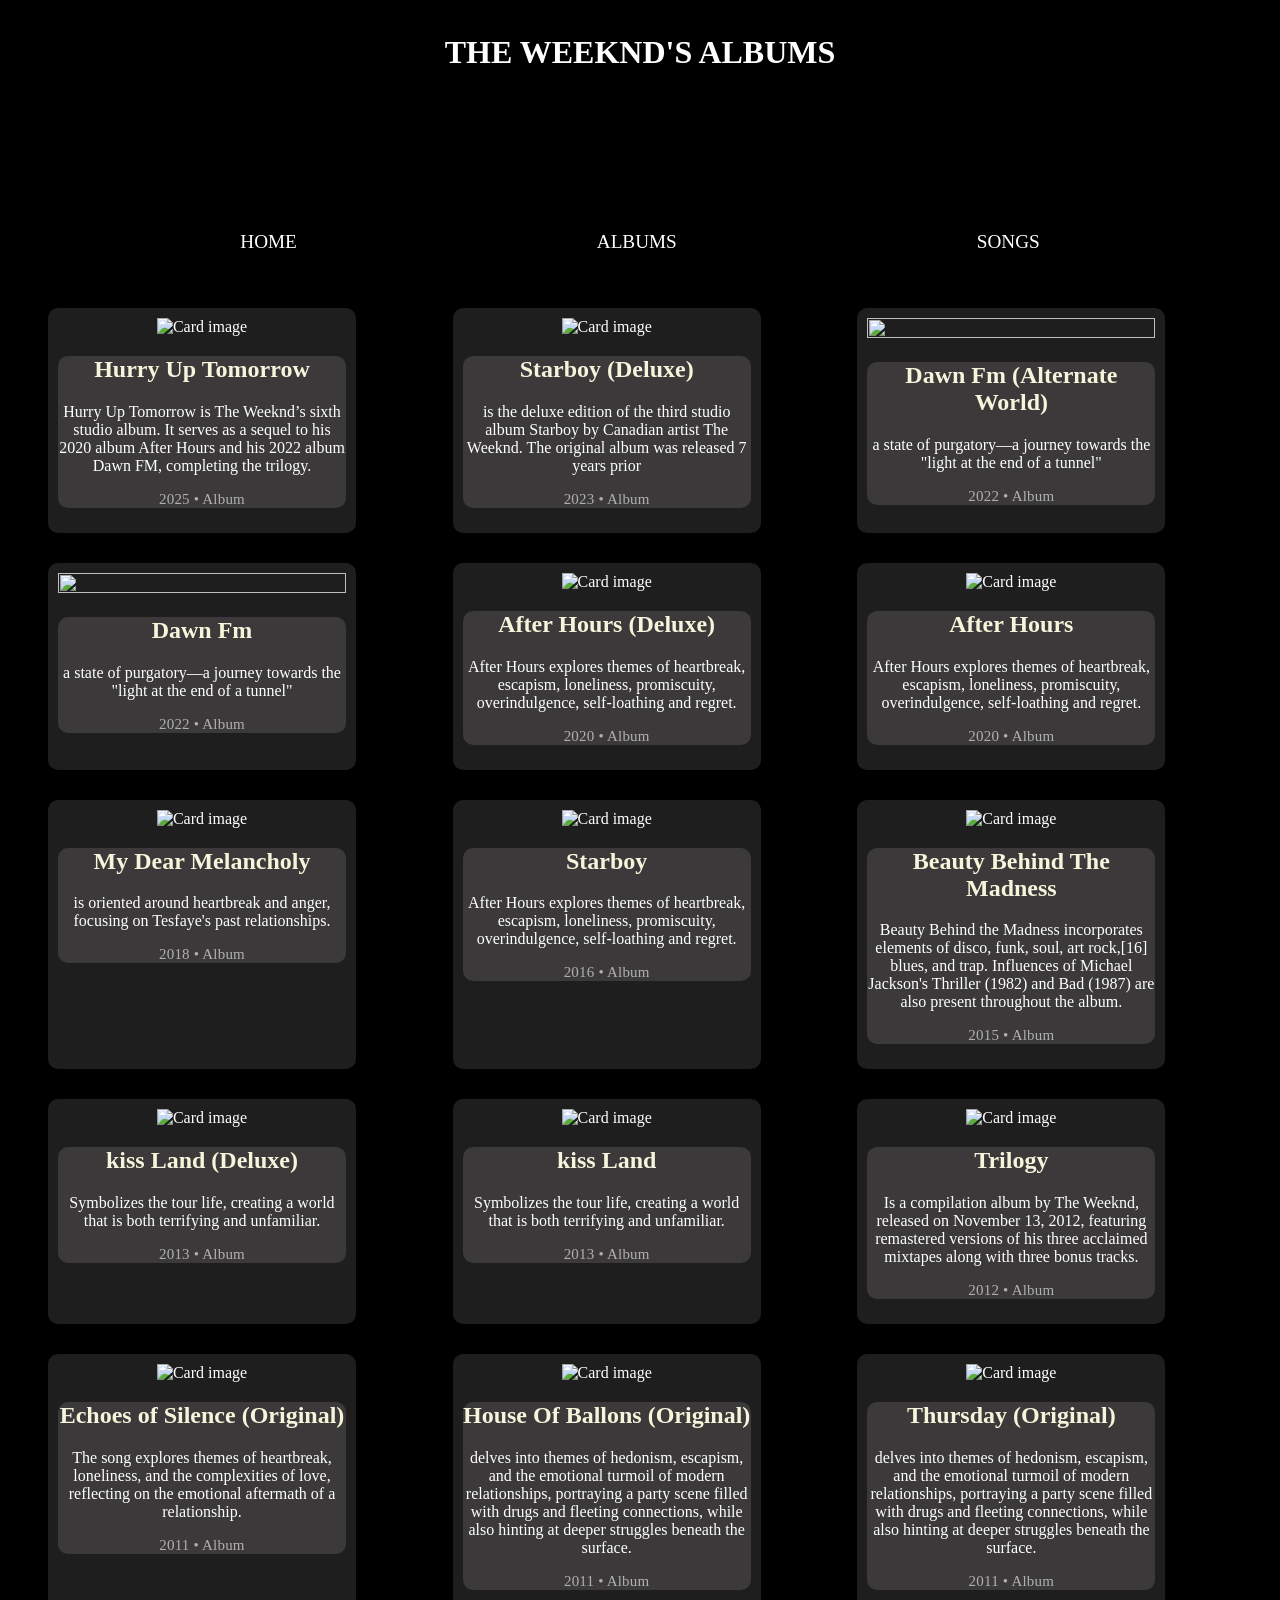
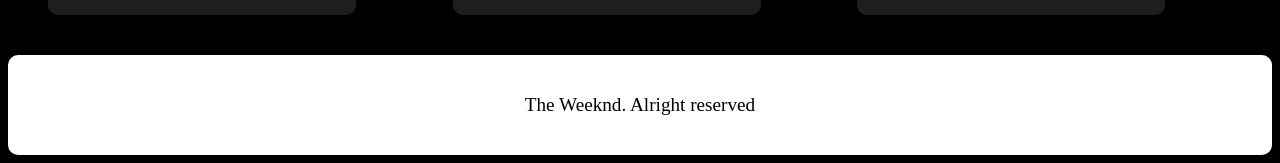
==== album.html @ 47c6280f "Update navigation links in album.html" ====
<!DOCTYPE html>
<html lang="en">

<head>
    <meta charset="UTF-8">
    <meta http-equiv="X-UA-Compatible" content="ie=edge">
    <meta name="viewport" content="width=device-width, initial-scale=1.0">
    <link rel="stylesheet" href="css/page2.css">
    <title>Albums</title>
</head>

<body>
    <header>
        <h1>THE WEEKND'S ALBUMS</h1>
        <nav>
            <a href="index.html">HOME</a>
            <a href="album.html">ALBUMS</a>
            <a href="#">SONGS</a>
        </nav>
    </header>
    <div class="album-container">

        <div class="album album-1" style="width: 18rem;">
            <div>
                <img src="images/the-weeknd-hurry-up-tomorrow-Cover-Art.jpg"
                    alt="Card image">
            </div>
            <div class="card-body">
                <h2 class="card-title">Hurry Up Tomorrow</h2>
                <p class="card-text">Hurry Up Tomorrow is The Weeknd’s sixth studio album. It serves as a sequel to his
                    2020 album After Hours and his 2022 album Dawn FM, completing the trilogy.</p>
                <p class="date">2025 • Album</p>
            </div>
        </div>

        <div class="album album-2" style="width: 18rem;">
            <div>
                <img src="images/starboy-D.jpg"
                    alt="Card image">
            </div>
            <div class="card-body">
                <h2 class="card-title">Starboy (Deluxe)</h2>
                <p class="card-text">is the deluxe edition of the third studio album Starboy by Canadian artist The
                    Weeknd. The original album was released 7 years prior</p>
                <p class="date">2023 • Album</p>
            </div>
        </div>

        <div class="album album-3" style="width: 18rem;">
            <div>
                <img src="images/dawn-fm.webp">
            </div>
            <div class="card-body">
                <h2 class="card-title">Dawn Fm (Alternate World)</h2>
                <p class="card-text">a state of purgatory—a journey towards the "light at the end of a tunnel"</p>
                <p class="date">2022 • Album</p>
            </div>
        </div>

        <div class="album album-4" style="width: 18rem;">
            <div>
                <img src="images/The-Weeknd-Dawn-FM.jpeg">
            </div>
            <div class="card-body">
                <h2 class="card-title">Dawn Fm</h2>
                <p class="card-text">a state of purgatory—a journey towards the "light at the end of a tunnel"</p>
                <p class="date">2022 • Album</p>
            </div>
        </div>

        <div class="album album-5" style="width: 18rem;">
            <div>
                <img src="images/After-Hours.webp"
                    alt="Card image">
            </div>
            <div class="card-body">
                <h2 class="card-title">After Hours (Deluxe)</h2>
                <p class="card-text">After Hours explores themes of heartbreak, escapism, loneliness, promiscuity,
                    overindulgence, self-loathing and regret.</p>
                <p class="date">2020 • Album</p>
            </div>
        </div>

        <div class="album album-6" style="width: 18rem;">
            <div>
                <img src="images/After-Hours2.webp"
                    alt="Card image">
            </div>
            <div class="card-body">
                <h2 class="card-title">After Hours</h2>
                <p class="card-text">After Hours explores themes of heartbreak, escapism, loneliness, promiscuity,
                    overindulgence, self-loathing and regret.</p>
                <p class="date">2020 • Album</p>
            </div>
        </div>

        <div class="album album-7" style="width: 18rem;">
            <div>
                <img src="images/My-Dear-Melancholy.webp"
                    alt="Card image">
            </div>
            <div class="card-body">
                <h2 class="card-title">My Dear Melancholy</h2>
                <p class="card-text">is oriented around heartbreak and anger, focusing on Tesfaye's past
                    relationships.</p>
                <p class="date">2018 • Album</p>
            </div>
        </div>

        <div class="album album-8" style="width: 18rem;">
            <div>
                <img src="images/staboy.jfif"
                    alt="Card image">
            </div>
            <div class="card-body">
                <h2 class="card-title">Starboy</h2>
                <p class="card-text">After Hours explores themes of heartbreak, escapism, loneliness, promiscuity,
                    overindulgence, self-loathing and regret.</p>
                <p class="date">2016 • Album</p>
            </div>
        </div>

        <div class="album album-9" style="width: 18rem;">
            <div>
                <img src="images/Beauty.jpg"
                    alt="Card image">
            </div>
            <div class="card-body">
                <h2 class="card-title">Beauty Behind The Madness</h2>
                <p class="card-text">Beauty Behind the Madness incorporates elements of disco, funk, soul,
                    art rock,[16] blues, and trap. Influences of Michael Jackson's Thriller (1982) and Bad
                    (1987) are also present throughout the album.</p>
                <p class="date">2015 • Album</p>
            </div>
        </div>

        <div class="album album-10" style="width: 18rem;">
            <div>
                <img src="images/kiss.jpg"
                    alt="Card image">
            </div>
            <div class="card-body">
                <h2 class="card-title">kiss Land (Deluxe)</h2>
                <p class="card-text">Symbolizes the tour life, creating a world that is both terrifying and unfamiliar.
                </p>
                <p class="date">2013 • Album</p>
            </div>
        </div>

        <div class="album album-11" style="width: 18rem;">
            <div>
                <img src="images/kiss.jpg"
                    alt="Card image">
            </div>
            <div class="card-body">
                <h2 class="card-title">kiss Land</h2>
                <p class="card-text">Symbolizes the tour life, creating a world that is both terrifying and unfamiliar.
                </p>
                <p class="date">2013 • Album</p>
            </div>
        </div>

        <div class="album album-12" style="width: 18rem;">
            <div>
                <img src="images/trilogy (2).png"
                    alt="Card image">
            </div>
            <div class="card-body">
                <h2 class="card-title">Trilogy</h2>
                <p class="card-text">Is a compilation album by The Weeknd, released on November 13, 2012,
                    featuring remastered versions of his three acclaimed mixtapes along with three bonus tracks.</p>
                <p class="date">2012 • Album</p>
            </div>
        </div>

        <div class="album album-13" style="width: 18rem;">
            <div>
                <img src="images/Echoes.jpg"
                    alt="Card image">
            </div>
            <div class="card-body">
                <h2 class="card-title">Echoes of Silence (Original)</h2>
                <p class="card-text">The song explores themes of heartbreak, loneliness, and the complexities of love,
                    reflecting on the emotional aftermath of a relationship.</p>
                <p class="date">2011 • Album</p>
            </div>
        </div>

        <div class="album album-14" style="width: 18rem;">
            <div>
                <img src="images/House.jpg"
                    alt="Card image">
            </div>
            <div class="card-body">
                <h2 class="card-title">House Of Ballons (Original)</h2>
                <p class="card-text">delves into themes of hedonism, escapism, and the emotional turmoil of modern
                    relationships, portraying a party scene filled with drugs and fleeting connections, while also
                    hinting at deeper struggles beneath the surface.</p>
                <p class="date">2011 • Album</p>
            </div>
        </div>

       <div class="album album-15" style="width: 18rem;">
            <div>
                <img src="images/Thursday (1).jpg"
                    alt="Card image">
            </div>
            <div class="card-body">
                <h2 class="card-title">Thursday (Original)</h2>
                <p class="card-text">delves into themes of hedonism, escapism, and the emotional turmoil of modern
                    relationships, portraying a party scene filled with drugs and fleeting connections, while also
                    hinting at deeper struggles beneath the surface.</p>
                <p class="date">2011 • Album</p>
            </div>
        </div>
        
    </div>
    <footer>
        <p>The Weeknd. Alright reserved</p>
    </footer>
</body>

</html>
---- css/page2.css ----
body {
    background-color: black;
    color: #ffffff;
}
header {
    background-image: url("https://tse4.mm.bing.net/th/id/OIP.fsEPzW6Dhjps0Xaw0YnrLQHaFj?cb=ucfimg2&ucfimg=1&rs=1&pid=ImgDetMain&o=7&rm=3");
    background-size: cover;
    background-position: center;
    height: 250px;
    display: flex;
    flex-direction: column; 
    justify-content: space-between; 
    padding: 5px;
}

header h1 {
    text-align: center;
    font-size: 2rem;
    margin: 10;
}

nav {
    display: flex;
    justify-content: center;
    gap: 300px;
    padding: 10px;
}

nav a {
    color: white;
    text-decoration: none;
    font-size: 1.2rem;
}

.album-container {
    display: grid;
    grid-template-columns: repeat(3, 500px);
    justify-content: space-between;
    gap: 20px;
    padding: 50px;
    
}

.album:hover {
    background-color: #1e1e1e;
    border-radius: 10px;
    overflow: hidden;
    box-shadow: 0 4px 8px rgba(0, 0, 0, 0.2);
    text-align: center;
    padding: 10px;
    cursor: pointer;
    transform: scale(1.1);
    transition: 0.3s;
}

.card-body {
    border-radius: 10px;
    background-color: rgb(59, 57, 57);
}

.card-title {
    font-family: 'Times New Roman', Times, serif;
    color: beige;
    
}

.card-text {
    font-family: 'Times New Roman', Times, serif
}

.date {
  font-size: 15px;
  font-weight: 400;
  color: rgba(255, 255, 255, 0.6);  /* semi-transparent gray */
  margin-top: 6px;
  letter-spacing: 0.2px;
}

.album-1 {
    background-color: #1e1e1e;
    border-radius: 10px;
    overflow: hidden;
    box-shadow: 0 4px 8px rgba(0, 0, 0, 0.2);
    text-align: center;
    padding: 10px;
}

.album-1 img {
    width: 100%;
    height: 100%;
    object-fit: cover;
}

.album-2 {
    background-color: #1e1e1e;
    border-radius: 10px;
    overflow: hidden;
    box-shadow: 0 4px 8px rgba(0, 0, 0, 0.2);
    text-align: center;
    padding: 10px;
}

.album-2 img{
    width: 100%;
    height: 100%;
    object-fit: cover;
}


.album-3 {
    background-color: #1e1e1e;
    border-radius: 10px;
    overflow: hidden;
    box-shadow: 0 4px 8px rgba(0, 0, 0, 0.2);
    text-align: center;
    padding: 10px;
}

.album-3 img {
    width: 100%;
    height: 100%;
    object-fit: cover;
}

.album-4 {
    background-color: #1e1e1e;
    border-radius: 10px;
    overflow: hidden;
    box-shadow: 0 4px 8px rgba(0, 0, 0, 0.2);
    text-align: center;
    padding: 10px;
}

.album-4 img {
    width: 100%;
    height: 100%;
    object-fit: cover;
}

.album-5 {
    background-color: #1e1e1e;
    border-radius: 10px;
    overflow: hidden;
    box-shadow: 0 4px 8px rgba(0, 0, 0, 0.2);
    text-align: center;
    padding: 10px;
}

.album-5 img {
    width: 100%;
    height: 100%;
    object-fit: cover;
}

.album-6 {
    background-color: #1e1e1e;
    border-radius: 10px;
    overflow: hidden;
    box-shadow: 0 4px 8px rgba(0, 0, 0, 0.2);
    text-align: center;
    padding: 10px;
}

.album-6 img {
    width: 100%;
    height: 100%;
    object-fit: cover;
}

.album-7 {
    background-color: #1e1e1e;
    border-radius: 10px;
    overflow: hidden;
    box-shadow: 0 4px 8px rgba(0, 0, 0, 0.2);
    text-align: center;
    padding: 10px;
}

.album-7 img {
    width: 100%;
    height: 100%;
    object-fit: cover;
}

.album-8 {
    background-color: #1e1e1e;
    border-radius: 10px;
    overflow: hidden;
    box-shadow: 0 4px 8px rgba(0, 0, 0, 0.2);
    text-align: center;
    padding: 10px;
}

.album-8 img {
    width: 100%;
    height: 100%;
    object-fit: cover;
}

.album-9 {
    background-color: #1e1e1e;
    border-radius: 10px;
    overflow: hidden;
    box-shadow: 0 4px 8px rgba(0, 0, 0, 0.2);
    text-align: center;
    padding: 10px;
}

.album-9 img {
    width: 100%;
    height: 100%;
    object-fit: cover;
}

.album-10 {
    background-color: #1e1e1e;
    border-radius: 10px;
    overflow: hidden;
    box-shadow: 0 4px 8px rgba(0, 0, 0, 0.2);
    text-align: center;
    padding: 10px;
}

.album-10 img {
    width: 100%;
    height: 100%;
    object-fit: cover;
}

.album-11 {
    background-color: #1e1e1e;
    border-radius: 10px;
    overflow: hidden;
    box-shadow: 0 4px 8px rgba(0, 0, 0, 0.2);
    text-align: center;
    padding: 10px;
}

.album-11 img {
    width: 100%;
    height: 100%;
    object-fit: cover;
}

.album-12 {
    background-color: #1e1e1e;
    border-radius: 10px;
    overflow: hidden;
    box-shadow: 0 4px 8px rgba(0, 0, 0, 0.2);
    text-align: center;
    padding: 10px;
}

.album-12 img {
    width: 100%;
    height: 100%;
    object-fit: cover;
}

.album-13 {
    background-color: #1e1e1e;
    border-radius: 10px;
    overflow: hidden;
    box-shadow: 0 4px 8px rgba(0, 0, 0, 0.2);
    text-align: center;
    padding: 10px;
}

.album-13 img {
    width: 100%;
    height: 100%;
    object-fit: cover;
}

.album-14 {
    background-color: #1e1e1e;
    border-radius: 10px;
    overflow: hidden;
    box-shadow: 0 4px 8px rgba(0, 0, 0, 0.2);
    text-align: center;
    padding: 10px;
}

.album-14 img {
    width: 100%;
    height: 100%;
    object-fit: cover;
}

.album-15 {
    background-color: #1e1e1e;
    border-radius: 10px;
    overflow: hidden;
    box-shadow: 0 4px 8px rgba(0, 0, 0, 0.2);
    text-align: center;
    padding: 10px;
}

.album-15 img {
    width: 100%;
    height: 100%;
    object-fit: cover;
}

footer {
    text-align: center;
    font-size: larger;
    padding: 20px;
    background-color: #ffffff;
    color: #000000;
    border-radius: 10px;
}

/* Laptop */
@media (min-width: 1025px) and (max-width: 1440px) {
    .album-container {
        grid-template-columns: repeat(3, 1fr);
        gap: 30px;
        padding: 40px;
    }
}


/* Tablets */
@media (max-width: 1024px) {
    nav {
        gap: 90px;
    }

    nav a {
        font-size: 1.4rem;
    }

    .album-container {
        grid-template-columns: repeat(2, 1fr);
        gap: 25px;
        padding: 30px;
    }
}

/* Large phones */
@media (max-width: 768px) {

    header {
        height: 180px;
        padding: 5px;
    }

    header h1 {
        font-size: 1.6rem;
    }

    nav {
        gap: 50px;
    }

    nav a {
        font-size: 1.2rem;
    }

    .album-container {
        grid-template-columns: repeat(2, 1fr);
        gap: 20px;
        padding: 20px;
    }
}

/* Mobile Phones */
@media (max-width: 480px) {

    header {
        height: 150px;
        padding: 5px;
    }

    header h1 {
        font-size: 1.2rem;
    }

    nav {
        gap: 20px;
    }

    nav a {
        font-size: 1rem;
    }

    .album-container {
        grid-template-columns: 1fr;
        gap: 15px;
        padding: 15px;
    }

    .album-1,
    .album-2,
    .album-3,
    .album-4,
    .album-5,
    .album-6,
    .album-7,
    .album-8,
    .album-9,
    .album-10,
    .album-11,
    .album-12,
    .album-13,
    .album-14,
    .album-15 {
        padding: 8px;
        border-radius: 8px;
    }
}
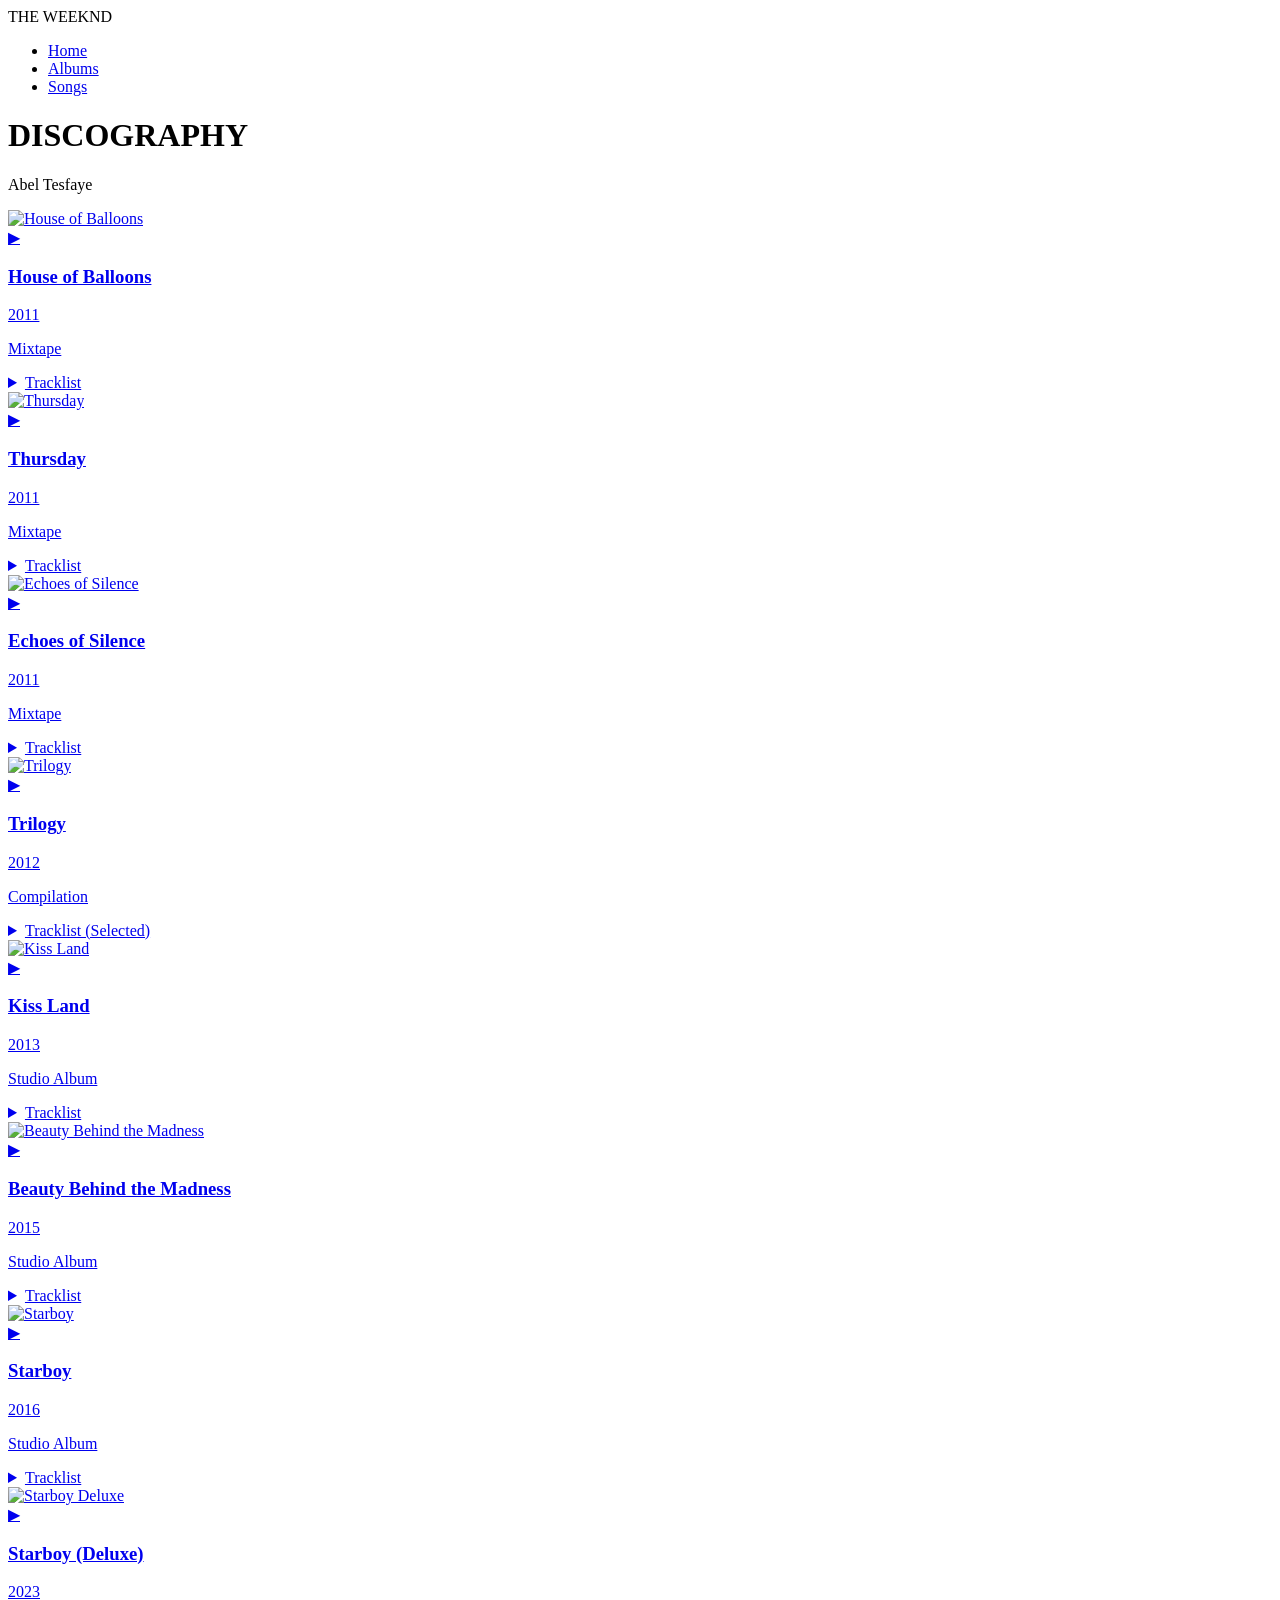
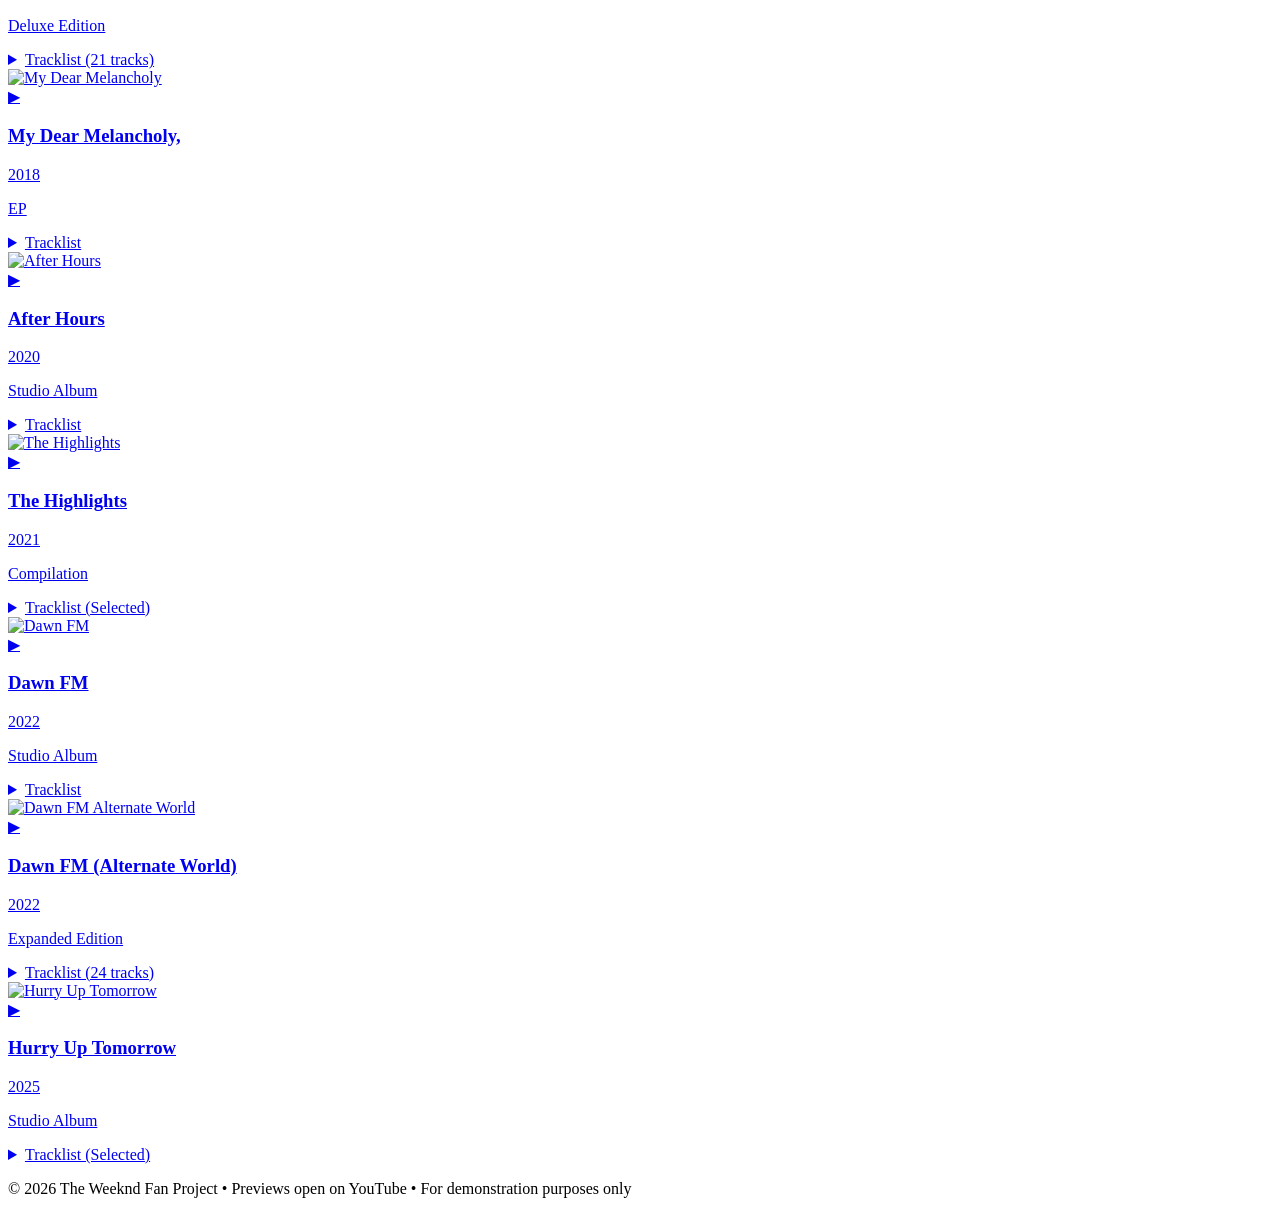
==== commit db9f8d64: "Update album.html" ====
--- a/album.html
+++ b/album.html
@@ -3,221 +3,504 @@
 
 <head>
     <meta charset="UTF-8">
-    <meta http-equiv="X-UA-Compatible" content="ie=edge">
     <meta name="viewport" content="width=device-width, initial-scale=1.0">
-    <link rel="stylesheet" href="css/page2.css">
-    <title>Albums</title>
+    <title>Albums | The Weeknd</title>
+    <link rel="stylesheet" href="css/page3.css">
 </head>
 
 <body>
+
     <header>
-        <h1>THE WEEKND'S ALBUMS</h1>
+        <div class="logo">THE <span>WEEKND</span></div>
         <nav>
-            <a href="index.html">HOME</a>
-            <a href="album.html">ALBUMS</a>
-            <a href="#">SONGS</a>
+            <ul>
+                <li><a href="final-project.html">Home</a></li>
+                <li><a href="albums1.html">Albums</a></li>
+                <li><a href="trial.html">Songs</a></li>
+            </ul>
         </nav>
     </header>
-    <div class="album-container">
-
-        <div class="album album-1" style="width: 18rem;">
-            <div>
-                <img src="images/the-weeknd-hurry-up-tomorrow-Cover-Art.jpg"
-                    alt="Card image">
-            </div>
-            <div class="card-body">
-                <h2 class="card-title">Hurry Up Tomorrow</h2>
-                <p class="card-text">Hurry Up Tomorrow is The Weeknd’s sixth studio album. It serves as a sequel to his
-                    2020 album After Hours and his 2022 album Dawn FM, completing the trilogy.</p>
-                <p class="date">2025 • Album</p>
+
+    <main>
+        <div class="container">
+            <h1>DISCOGRAPHY</h1>
+            <p class="subtitle">Abel Tesfaye</p>
+
+            <div class="albums-grid">
+
+                <!-- 2011 - House of Balloons -->
+                <a href="#" class="album-card">
+                    <div class="album-art">
+                        <img src="https://i.pinimg.com/736x/4c/06/e8/4c06e87e24bca880f89e447daded968e.jpg"
+                            alt="House of Balloons">
+                        <div class="album-overlay">
+                            <div class="play-icon">▶</div>
+                        </div>
+                    </div>
+                    <div class="album-info">
+                        <h3>House of Balloons</h3>
+                        <div class="year">2011</div>
+                        <p>Mixtape</p>
+                        <details>
+                            <summary>Tracklist</summary>
+                            <div class="tracklist">
+                                1. High for This<br>
+                                2. What You Need<br>
+                                3. House of Balloons / Glass Table Girls<br>
+                                4. The Morning<br>
+                                5. Wicked Games<br>
+                                6. The Party & The After Party<br>
+                                7. Coming Down<br>
+                                8. Loft Music<br>
+                                9. The Knowing
+                            </div>
+                        </details>
+                    </div>
+                </a>
+
+                <!-- 2011 - Thursday -->
+                <a href="#" target="_blank" class="album-card">
+                    <div class="album-art">
+                        <img src="https://i.pinimg.com/736x/af/39/e6/af39e601193a45c6d8383549294dab30.jpg" alt="Thursday">
+                        <div class="album-overlay">
+                            <div class="play-icon">▶</div>
+                        </div>
+                    </div>
+                    <div class="album-info">
+                        <h3>Thursday</h3>
+                        <div class="year">2011</div>
+                        <p>Mixtape</p>
+                        <details>
+                            <summary>Tracklist</summary>
+                            <div class="tracklist">
+                                1. Lonely Star<br>
+                                2. Life of the Party<br>
+                                3. Thursday<br>
+                                4. The Zone (feat. Drake)<br>
+                                5. The Birds Pt. 1<br>
+                                6. The Birds Pt. 2<br>
+                                7. Gone<br>
+                                8. Rolling Stone<br>
+                                9. Heaven or Las Vegas
+                            </div>
+                        </details>
+                    </div>
+                </a>
+
+                <!-- 2011 - Echoes of Silence -->
+                <a href="#" target="_blank" class="album-card">
+                    <div class="album-art">
+                        <img src="https://i.pinimg.com/1200x/d2/71/03/d27103935b259b5f0a26714eea820d8d.jpg"
+                            alt="Echoes of Silence">
+                        <div class="album-overlay">
+                            <div class="play-icon">▶</div>
+                        </div>
+                    </div>
+                    <div class="album-info">
+                        <h3>Echoes of Silence</h3>
+                        <div class="year">2011</div>
+                        <p>Mixtape</p>
+                        <details>
+                            <summary>Tracklist</summary>
+                            <div class="tracklist">
+                                1. D.D.<br>
+                                2. Montreal<br>
+                                3. Outside<br>
+                                4. XO / The Host<br>
+                                5. Initiation<br>
+                                6. Same Old Song (feat. Juicy J)<br>
+                                7. The Fall<br>
+                                8. Next<br>
+                                9. Echoes of Silence
+                            </div>
+                        </details>
+                    </div>
+                </a>
+
+                <!-- 2012 - Trilogy -->
+                <a href="#" target="_blank"
+                    class="album-card">
+                    <div class="album-art">
+                        <img src="https://i.pinimg.com/736x/5f/70/08/5f70082aa697e37e8c7a6d9750522164.jpg" alt="Trilogy">
+                        <div class="album-overlay">
+                            <div class="play-icon">▶</div>
+                        </div>
+                    </div>
+                    <div class="album-info">
+                        <h3>Trilogy</h3>
+                        <div class="year">2012</div>
+                        <p>Compilation</p>
+                        <details>
+                            <summary>Tracklist (Selected)</summary>
+                            <div class="tracklist">
+                                1. High for This<br>
+                                2. What You Need<br>
+                                3. Wicked Games<br>
+                                4. The Morning<br>
+                                5. House of Balloons / Glass Table Girls<br>
+                                6. The Zone (feat. Drake)<br>
+                                7. The Birds Pt. 1 & 2<br>
+                                8. D.D.<br>
+                                9. Montreal<br>
+                                ... (remastered tracks from the three mixtapes)
+                            </div>
+                        </details>
+                    </div>
+                </a>
+
+                <!-- 2013 - Kiss Land -->
+                <a href="#" target="_blank" class="album-card">
+                    <div class="album-art">
+                        <img src="https://i.pinimg.com/736x/f4/79/16/f47916fc9a6691f6300cb9a2f5ce0caf.jpg" alt="Kiss Land">
+                        <div class="album-overlay">
+                            <div class="play-icon">▶</div>
+                        </div>
+                    </div>
+                    <div class="album-info">
+                        <h3>Kiss Land</h3>
+                        <div class="year">2013</div>
+                        <p>Studio Album</p>
+                        <details>
+                            <summary>Tracklist</summary>
+                            <div class="tracklist">
+                                1. Professional<br>
+                                2. The Town<br>
+                                3. Adaptation<br>
+                                4. Love in the Sky<br>
+                                5. Belong to the World<br>
+                                6. Live For (feat. Drake)<br>
+                                7. Wanderlust<br>
+                                8. Kiss Land<br>
+                                9. Pretty<br>
+                                10. Tears in the Rain
+                            </div>
+                        </details>
+                    </div>
+                </a>
+
+                <!-- 2015 - Beauty Behind the Madness -->
+                <a href="#" target="_blank" class="album-card">
+                    <div class="album-art">
+                        <img src="https://i.pinimg.com/736x/02/23/bf/0223bf1c9769dfd3072ec44ae35bc191.jpg"
+                            alt="Beauty Behind the Madness">
+                        <div class="album-overlay">
+                            <div class="play-icon">▶</div>
+                        </div>
+                    </div>
+                    <div class="album-info">
+                        <h3>Beauty Behind the Madness</h3>
+                        <div class="year">2015</div>
+                        <p>Studio Album</p>
+                        <details>
+                            <summary>Tracklist</summary>
+                            <div class="tracklist">
+                                1. Real Life<br>
+                                2. Losers (feat. Labrinth)<br>
+                                3. Tell Your Friends<br>
+                                4. Often<br>
+                                5. The Hills<br>
+                                6. Acquainted<br>
+                                7. Can't Feel My Face<br>
+                                8. Shameless<br>
+                                9. Earned It<br>
+                                10. In the Night<br>
+                                11. As You Are<br>
+                                12. Dark Times (feat. Ed Sheeran)<br>
+                                13. Prisoner (feat. Lana Del Rey)<br>
+                                14. Angel
+                            </div>
+                        </details>
+                    </div>
+                </a>
+
+                <!-- 2016 - Starboy -->
+                <a href="#" target="_blank" class="album-card">
+                    <div class="album-art">
+                        <img src="https://i.pinimg.com/736x/a4/30/34/a4303421af7281872bb73de660a6a549.jpg" alt="Starboy">
+                        <div class="album-overlay">
+                            <div class="play-icon">▶</div>
+                        </div>
+                    </div>
+                    <div class="album-info">
+                        <h3>Starboy</h3>
+                        <div class="year">2016</div>
+                        <p>Studio Album</p>
+                        <details>
+                            <summary>Tracklist</summary>
+                            <div class="tracklist">
+                                1. Starboy (feat. Daft Punk)<br>
+                                2. Party Monster<br>
+                                3. False Alarm<br>
+                                4. Reminder<br>
+                                5. Rockin'<br>
+                                6. Secrets<br>
+                                7. True Colors<br>
+                                8. Stargirl Interlude (feat. Lana Del Rey)<br>
+                                9. Sidewalks (feat. Kendrick Lamar)<br>
+                                10. Six Feet Under<br>
+                                11. Love to Lay<br>
+                                12. A Lonely Night<br>
+                                13. Attention<br>
+                                14. Ordinary Life<br>
+                                15. Nothing Without You<br>
+                                16. All I Know (feat. Future)<br>
+                                17. Die For You<br>
+                                18. I Feel It Coming (feat. Daft Punk)
+                            </div>
+                        </details>
+                    </div>
+                </a>
+
+                <!-- 2023 - Starboy (Deluxe) -->
+                <a href="#" target="_blank" class="album-card">
+                    <div class="album-art">
+                        <img src="https://i.pinimg.com/1200x/8b/78/b7/8b78b7d6a2e5f5d7a4d245fa764de327.jpg" alt="Starboy Deluxe">
+                        <div class="album-overlay">
+                            <div class="play-icon">▶</div>
+                        </div>
+                    </div>
+                    <div class="album-info">
+                        <h3>Starboy (Deluxe)</h3>
+                        <div class="year">2023</div>
+                        <p>Deluxe Edition</p>
+                        <details>
+                            <summary>Tracklist (21 tracks)</summary>
+                            <div class="tracklist">
+                                1. Starboy (feat. Daft Punk)<br>
+                                2. Party Monster<br>
+                                3. False Alarm<br>
+                                4. Reminder<br>
+                                5. Rockin'<br>
+                                6. Secrets<br>
+                                7. True Colors<br>
+                                8. Stargirl Interlude (feat. Lana Del Rey)<br>
+                                9. Sidewalks (feat. Kendrick Lamar)<br>
+                                10. Six Feet Under<br>
+                                11. Love to Lay<br>
+                                12. A Lonely Night<br>
+                                13. Attention<br>
+                                14. Ordinary Life<br>
+                                15. Nothing Without You<br>
+                                16. All I Know (feat. Future)<br>
+                                17. Die For You<br>
+                                18. I Feel It Coming (feat. Daft Punk)<br>
+                                19. Die For You (Remix) (with Ariana Grande)<br>
+                                20. Starboy (Kygo Remix)<br>
+                                21. Reminder (Remix) (feat. A$AP Rocky & Young Thug)
+                            </div>
+                        </details>
+                    </div>
+                </a>
+
+                <!-- 2018 - My Dear Melancholy, -->
+                <a href="#" target="_blank" class="album-card">
+                    <div class="album-art">
+                        <img src="https://i.pinimg.com/736x/ff/24/d9/ff24d9ed69ee332b584e3665218a3702.jpg"
+                            alt="My Dear Melancholy">
+                        <div class="album-overlay">
+                            <div class="play-icon">▶</div>
+                        </div>
+                    </div>
+                    <div class="album-info">
+                        <h3>My Dear Melancholy,</h3>
+                        <div class="year">2018</div>
+                        <p>EP</p>
+                        <details>
+                            <summary>Tracklist</summary>
+                            <div class="tracklist">
+                                1. Call Out My Name<br>
+                                2. Try Me<br>
+                                3. Wasted Times<br>
+                                4. I Was Never There (feat. Gesaffelstein)<br>
+                                5. Hurt You (feat. Gesaffelstein)<br>
+                                6. Privilege
+                            </div>
+                        </details>
+                    </div>
+                </a>
+
+                <!-- 2020 - After Hours -->
+                <a href="#" target="_blank" class="album-card">
+                    <div class="album-art">
+                        <img src="https://i.pinimg.com/736x/3e/48/f7/3e48f79026ce3cdc24addd931e5be603.jpg" alt="After Hours">
+                        <div class="album-overlay">
+                            <div class="play-icon">▶</div>
+                        </div>
+                    </div>
+                    <div class="album-info">
+                        <h3>After Hours</h3>
+                        <div class="year">2020</div>
+                        <p>Studio Album</p>
+                        <details>
+                            <summary>Tracklist</summary>
+                            <div class="tracklist">
+                                1. Alone Again<br>
+                                2. Too Late<br>
+                                3. Hardest To Love<br>
+                                4. Scared To Live<br>
+                                5. Snowchild<br>
+                                6. Escape From LA<br>
+                                7. Heartless<br>
+                                8. Faith<br>
+                                9. Blinding Lights<br>
+                                10. In Your Eyes<br>
+                                11. Save Your Tears<br>
+                                12. Repeat After Me (Interlude)<br>
+                                13. After Hours<br>
+                                14. Until I Bleed Out
+                            </div>
+                        </details>
+                    </div>
+                </a>
+
+                <!-- 2021 - The Highlights -->
+                <a href="#" target="_blank" class="album-card">
+                    <div class="album-art">
+                        <img src="https://i.pinimg.com/736x/83/33/0f/83330f88e3748ac1625bd7f309f487eb.jpg" alt="The Highlights">
+                        <div class="album-overlay">
+                            <div class="play-icon">▶</div>
+                        </div>
+                    </div>
+                    <div class="album-info">
+                        <h3>The Highlights</h3>
+                        <div class="year">2021</div>
+                        <p>Compilation</p>
+                        <details>
+                            <summary>Tracklist (Selected)</summary>
+                            <div class="tracklist">
+                                1. Save Your Tears<br>
+                                2. Blinding Lights<br>
+                                3. In Your Eyes<br>
+                                4. Can't Feel My Face<br>
+                                5. I Feel It Coming (feat. Daft Punk)<br>
+                                6. Starboy (feat. Daft Punk)<br>
+                                7. The Hills<br>
+                                8. Heartless<br>
+                                9. Often<br>
+                                10. Call Out My Name<br>
+                                11. Die For You<br>
+                                12. Pray For Me (with Kendrick Lamar)
+                            </div>
+                        </details>
+                    </div>
+                </a>
+
+                <!-- 2022 - Dawn FM -->
+                <a href="#" target="_blank" class="album-card">
+                    <div class="album-art">
+                        <img src="https://i.pinimg.com/736x/bc/a1/84/bca184c10eab3ef9abb6ea40b5dcc354.jpg" alt="Dawn FM">
+                        <div class="album-overlay">
+                            <div class="play-icon">▶</div>
+                        </div>
+                    </div>
+                    <div class="album-info">
+                        <h3>Dawn FM</h3>
+                        <div class="year">2022</div>
+                        <p>Studio Album</p>
+                        <details>
+                            <summary>Tracklist</summary>
+                            <div class="tracklist">
+                                1. Dawn FM<br>
+                                2. Gasoline<br>
+                                3. How Do I Make You Love Me?<br>
+                                4. Take My Breath<br>
+                                5. Sacrifice<br>
+                                6. A Tale By Quincy<br>
+                                7. Out of Time<br>
+                                8. Here We Go… Again (feat. Tyler, The Creator)<br>
+                                9. Best Friends<br>
+                                10. Is There Someone Else?<br>
+                                11. Starry Eyes<br>
+                                12. Every Angel Is Terrifying<br>
+                                13. Don’t Break My Heart<br>
+                                14. I Heard You’re Married (feat. Lil Wayne)<br>
+                                15. Less Than Zero<br>
+                                16. Phantom Regret by Jim
+                            </div>
+                        </details>
+                    </div>
+                </a>
+
+                <!-- 2022 - Dawn FM (Alternate World) -->
+                <a href="#" target="_blank"
+                    class="album-card">
+                    <div class="album-art">
+                        <img src="https://i.pinimg.com/736x/bc/a1/84/bca184c10eab3ef9abb6ea40b5dcc354.jpg"
+                            alt="Dawn FM Alternate World">
+                        <div class="album-overlay">
+                            <div class="play-icon">▶</div>
+                        </div>
+                    </div>
+                    <div class="album-info">
+                        <h3>Dawn FM (Alternate World)</h3>
+                        <div class="year">2022</div>
+                        <p>Expanded Edition</p>
+                        <details>
+                            <summary>Tracklist (24 tracks)</summary>
+                            <div class="tracklist">
+                                1. Dawn FM<br>
+                                2. Gasoline<br>
+                                3. How Do I Make You Love Me?<br>
+                                4. Take My Breath<br>
+                                5. Sacrifice<br>
+                                6. A Tale By Quincy<br>
+                                7. Out of Time<br>
+                                8. Here We Go… Again (feat. Tyler, The Creator)<br>
+                                9. Best Friends<br>
+                                10. Is There Someone Else?<br>
+                                11. Starry Eyes<br>
+                                12. Every Angel Is Terrifying<br>
+                                13. Don’t Break My Heart<br>
+                                14. I Heard You’re Married (feat. Lil Wayne)<br>
+                                15. Less Than Zero<br>
+                                16. Phantom Regret by Jim<br>
+                                17. Moth to a Flame (feat. Swedish House Mafia)<br>
+                                ... (plus additional alternate mixes & bonus tracks)
+                            </div>
+                        </details>
+                    </div>
+                </a>
+
+                <!-- 2025 - Hurry Up Tomorrow -->
+                <a href="#" target="_blank" class="album-card">
+                    <div class="album-art">
+                        <img src="https://i.pinimg.com/736x/82/f2/2f/82f22f28a4e58f21cfcee7791eebc5a9.jpg"
+                            alt="Hurry Up Tomorrow">
+                        <div class="album-overlay">
+                            <div class="play-icon">▶</div>
+                        </div>
+                    </div>
+                    <div class="album-info">
+                        <h3>Hurry Up Tomorrow</h3>
+                        <div class="year">2025</div>
+                        <p>Studio Album</p>
+                        <details>
+                            <summary>Tracklist (Selected)</summary>
+                            <div class="tracklist">
+                                1. Wake Me Up (feat. Justice)<br>
+                                2. Cry For Me<br>
+                                3. São Paulo (feat. Anitta)<br>
+                                4. Until We're Skin & Bones<br>
+                                5. Baptized In Fear<br>
+                                6. Open Hearts<br>
+                                7. Reflections Laughing (feat. Travis Scott & Florence + The Machine)<br>
+                                8. Timeless (feat. Playboi Carti)<br>
+                                9. The Abyss (feat. Lana Del Rey)<br>
+                                10. Enjoy The Show (feat. Future)<br>
+                                ... (22+ tracks total)
+                            </div>
+                        </details>
+                    </div>
+                </a>
+
             </div>
         </div>
-
-        <div class="album album-2" style="width: 18rem;">
-            <div>
-                <img src="images/starboy-D.jpg"
-                    alt="Card image">
-            </div>
-            <div class="card-body">
-                <h2 class="card-title">Starboy (Deluxe)</h2>
-                <p class="card-text">is the deluxe edition of the third studio album Starboy by Canadian artist The
-                    Weeknd. The original album was released 7 years prior</p>
-                <p class="date">2023 • Album</p>
-            </div>
-        </div>
-
-        <div class="album album-3" style="width: 18rem;">
-            <div>
-                <img src="images/dawn-fm.webp">
-            </div>
-            <div class="card-body">
-                <h2 class="card-title">Dawn Fm (Alternate World)</h2>
-                <p class="card-text">a state of purgatory—a journey towards the "light at the end of a tunnel"</p>
-                <p class="date">2022 • Album</p>
-            </div>
-        </div>
-
-        <div class="album album-4" style="width: 18rem;">
-            <div>
-                <img src="images/The-Weeknd-Dawn-FM.jpeg">
-            </div>
-            <div class="card-body">
-                <h2 class="card-title">Dawn Fm</h2>
-                <p class="card-text">a state of purgatory—a journey towards the "light at the end of a tunnel"</p>
-                <p class="date">2022 • Album</p>
-            </div>
-        </div>
-
-        <div class="album album-5" style="width: 18rem;">
-            <div>
-                <img src="images/After-Hours.webp"
-                    alt="Card image">
-            </div>
-            <div class="card-body">
-                <h2 class="card-title">After Hours (Deluxe)</h2>
-                <p class="card-text">After Hours explores themes of heartbreak, escapism, loneliness, promiscuity,
-                    overindulgence, self-loathing and regret.</p>
-                <p class="date">2020 • Album</p>
-            </div>
-        </div>
-
-        <div class="album album-6" style="width: 18rem;">
-            <div>
-                <img src="images/After-Hours2.webp"
-                    alt="Card image">
-            </div>
-            <div class="card-body">
-                <h2 class="card-title">After Hours</h2>
-                <p class="card-text">After Hours explores themes of heartbreak, escapism, loneliness, promiscuity,
-                    overindulgence, self-loathing and regret.</p>
-                <p class="date">2020 • Album</p>
-            </div>
-        </div>
-
-        <div class="album album-7" style="width: 18rem;">
-            <div>
-                <img src="images/My-Dear-Melancholy.webp"
-                    alt="Card image">
-            </div>
-            <div class="card-body">
-                <h2 class="card-title">My Dear Melancholy</h2>
-                <p class="card-text">is oriented around heartbreak and anger, focusing on Tesfaye's past
-                    relationships.</p>
-                <p class="date">2018 • Album</p>
-            </div>
-        </div>
-
-        <div class="album album-8" style="width: 18rem;">
-            <div>
-                <img src="images/staboy.jfif"
-                    alt="Card image">
-            </div>
-            <div class="card-body">
-                <h2 class="card-title">Starboy</h2>
-                <p class="card-text">After Hours explores themes of heartbreak, escapism, loneliness, promiscuity,
-                    overindulgence, self-loathing and regret.</p>
-                <p class="date">2016 • Album</p>
-            </div>
-        </div>
-
-        <div class="album album-9" style="width: 18rem;">
-            <div>
-                <img src="images/Beauty.jpg"
-                    alt="Card image">
-            </div>
-            <div class="card-body">
-                <h2 class="card-title">Beauty Behind The Madness</h2>
-                <p class="card-text">Beauty Behind the Madness incorporates elements of disco, funk, soul,
-                    art rock,[16] blues, and trap. Influences of Michael Jackson's Thriller (1982) and Bad
-                    (1987) are also present throughout the album.</p>
-                <p class="date">2015 • Album</p>
-            </div>
-        </div>
-
-        <div class="album album-10" style="width: 18rem;">
-            <div>
-                <img src="images/kiss.jpg"
-                    alt="Card image">
-            </div>
-            <div class="card-body">
-                <h2 class="card-title">kiss Land (Deluxe)</h2>
-                <p class="card-text">Symbolizes the tour life, creating a world that is both terrifying and unfamiliar.
-                </p>
-                <p class="date">2013 • Album</p>
-            </div>
-        </div>
-
-        <div class="album album-11" style="width: 18rem;">
-            <div>
-                <img src="images/kiss.jpg"
-                    alt="Card image">
-            </div>
-            <div class="card-body">
-                <h2 class="card-title">kiss Land</h2>
-                <p class="card-text">Symbolizes the tour life, creating a world that is both terrifying and unfamiliar.
-                </p>
-                <p class="date">2013 • Album</p>
-            </div>
-        </div>
-
-        <div class="album album-12" style="width: 18rem;">
-            <div>
-                <img src="images/trilogy (2).png"
-                    alt="Card image">
-            </div>
-            <div class="card-body">
-                <h2 class="card-title">Trilogy</h2>
-                <p class="card-text">Is a compilation album by The Weeknd, released on November 13, 2012,
-                    featuring remastered versions of his three acclaimed mixtapes along with three bonus tracks.</p>
-                <p class="date">2012 • Album</p>
-            </div>
-        </div>
-
-        <div class="album album-13" style="width: 18rem;">
-            <div>
-                <img src="images/Echoes.jpg"
-                    alt="Card image">
-            </div>
-            <div class="card-body">
-                <h2 class="card-title">Echoes of Silence (Original)</h2>
-                <p class="card-text">The song explores themes of heartbreak, loneliness, and the complexities of love,
-                    reflecting on the emotional aftermath of a relationship.</p>
-                <p class="date">2011 • Album</p>
-            </div>
-        </div>
-
-        <div class="album album-14" style="width: 18rem;">
-            <div>
-                <img src="images/House.jpg"
-                    alt="Card image">
-            </div>
-            <div class="card-body">
-                <h2 class="card-title">House Of Ballons (Original)</h2>
-                <p class="card-text">delves into themes of hedonism, escapism, and the emotional turmoil of modern
-                    relationships, portraying a party scene filled with drugs and fleeting connections, while also
-                    hinting at deeper struggles beneath the surface.</p>
-                <p class="date">2011 • Album</p>
-            </div>
-        </div>
-
-       <div class="album album-15" style="width: 18rem;">
-            <div>
-                <img src="images/Thursday (1).jpg"
-                    alt="Card image">
-            </div>
-            <div class="card-body">
-                <h2 class="card-title">Thursday (Original)</h2>
-                <p class="card-text">delves into themes of hedonism, escapism, and the emotional turmoil of modern
-                    relationships, portraying a party scene filled with drugs and fleeting connections, while also
-                    hinting at deeper struggles beneath the surface.</p>
-                <p class="date">2011 • Album</p>
-            </div>
-        </div>
-        
-    </div>
+    </main>
+
     <footer>
-        <p>The Weeknd. Alright reserved</p>
+        <p>&copy; 2026 The Weeknd Fan Project • Previews open on YouTube • For demonstration purposes only</p>
     </footer>
+
 </body>
 
 </html>
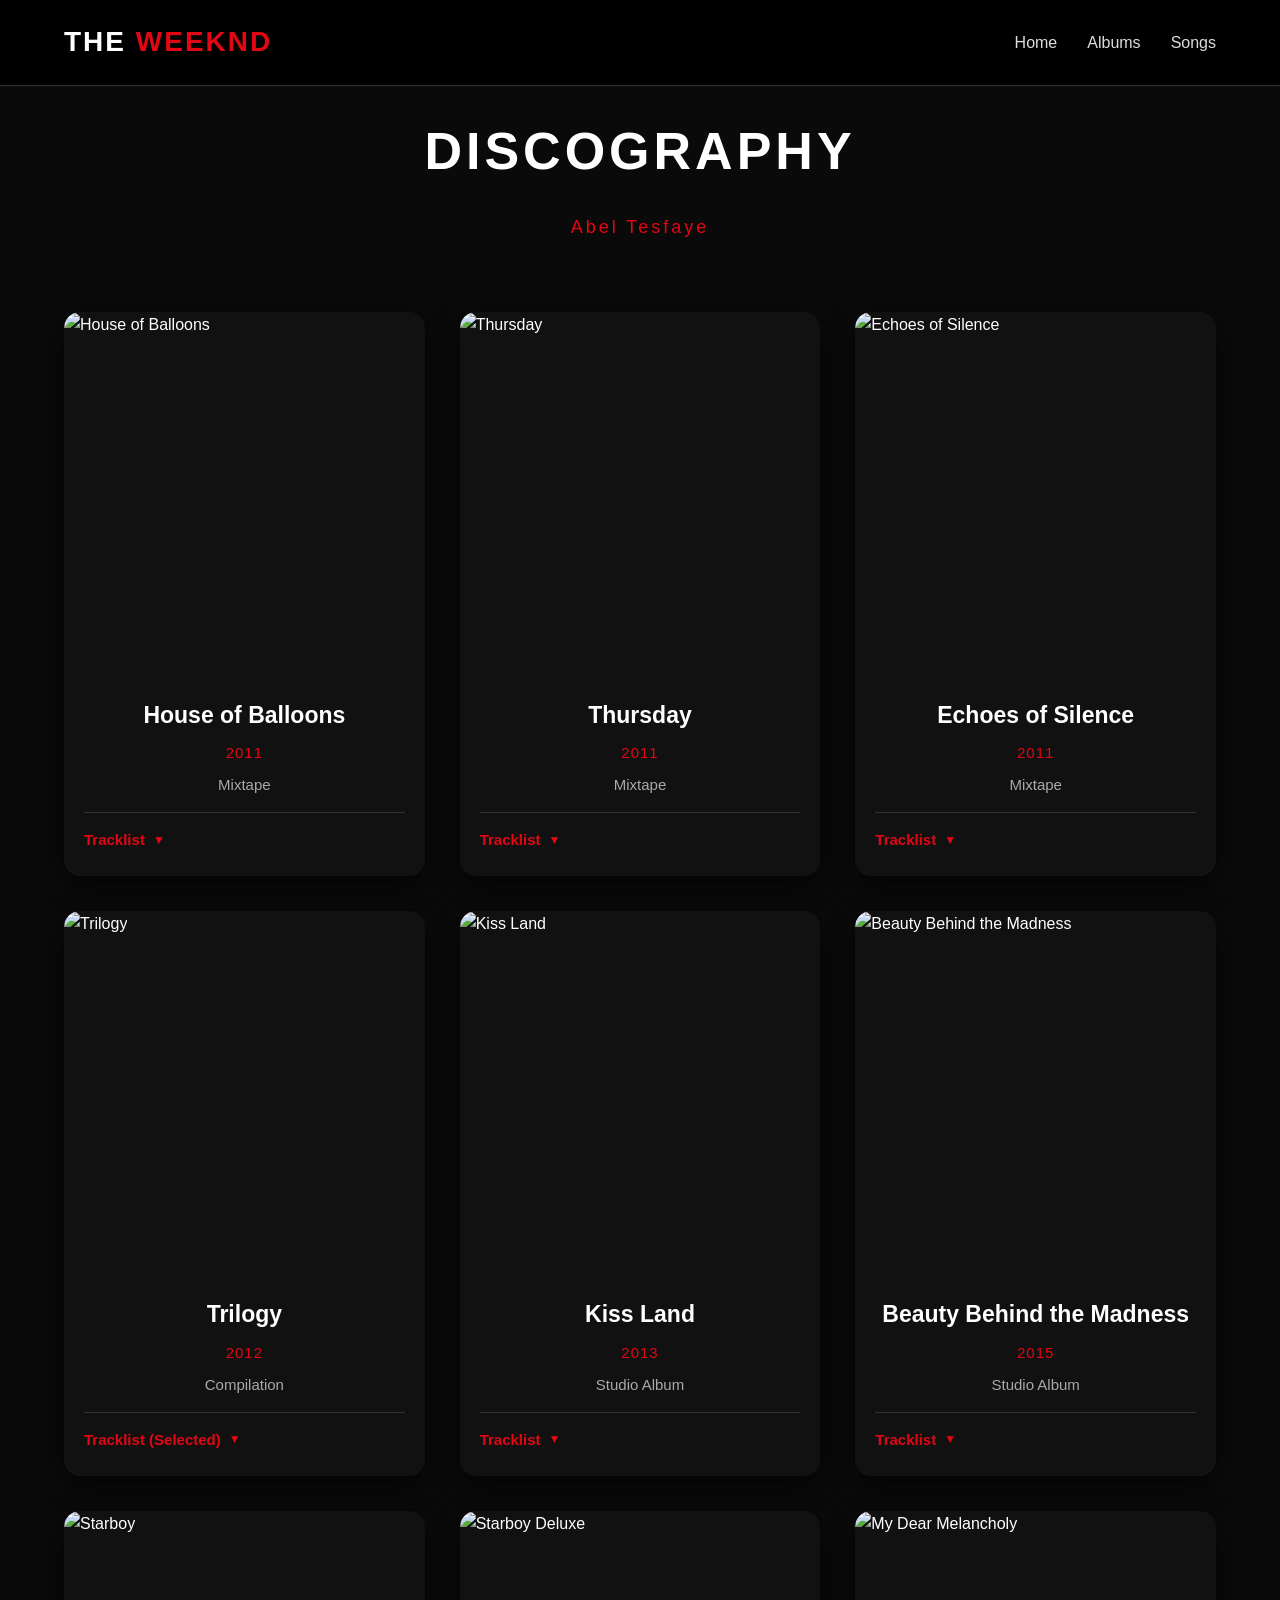
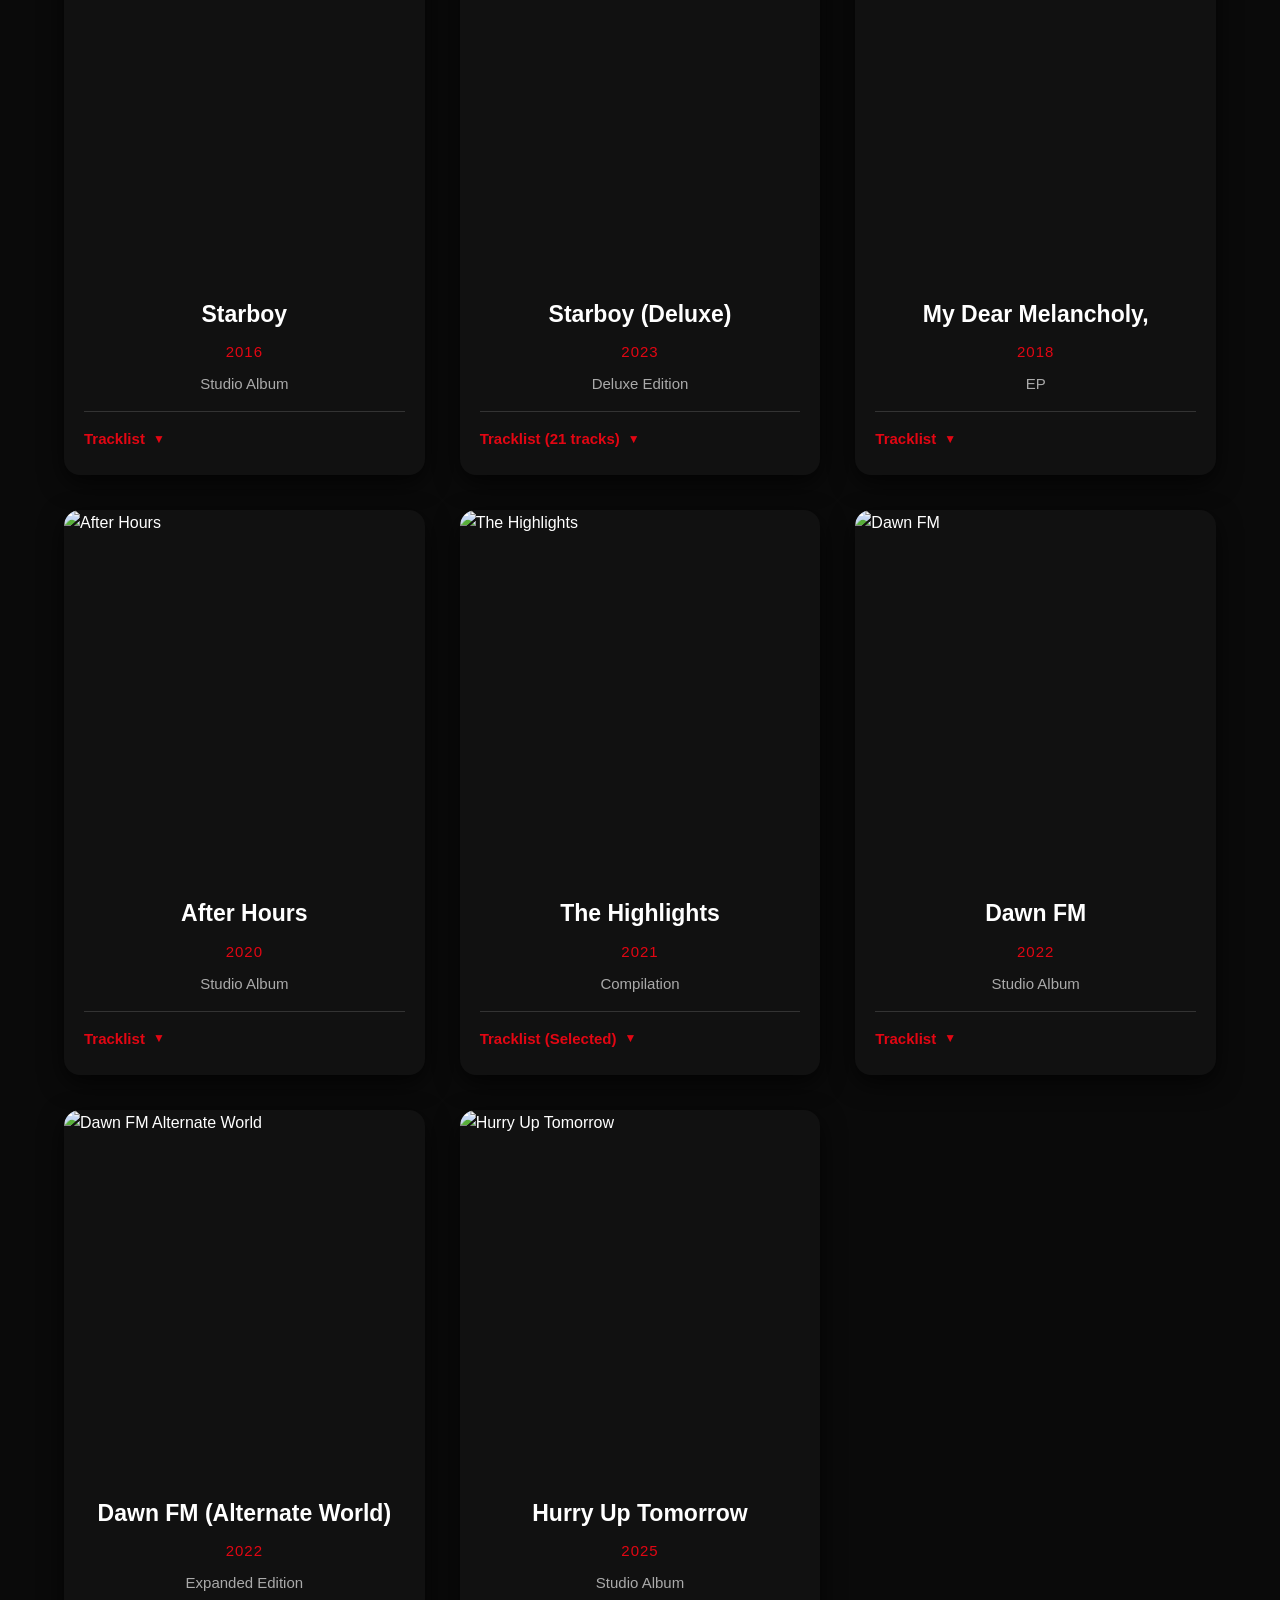
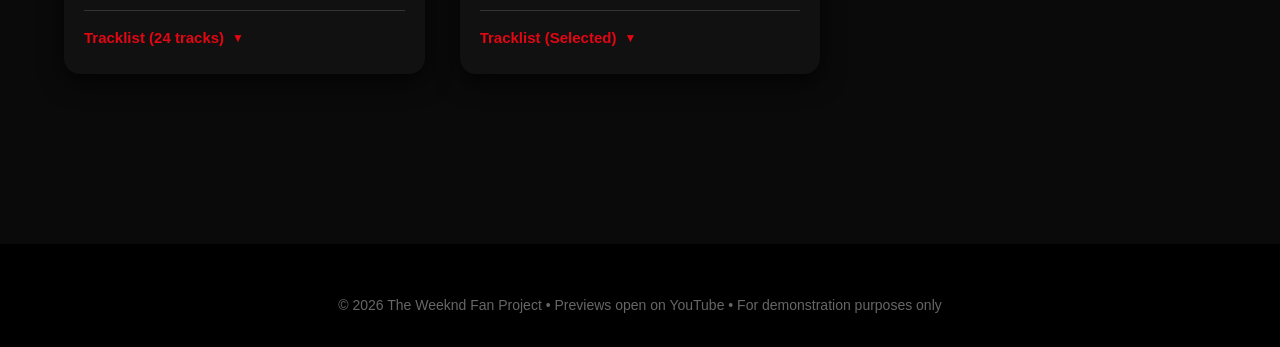
==== commit a8c1ad71: "Update album.html" ====
--- a/album.html
+++ b/album.html
@@ -14,9 +14,9 @@
         <div class="logo">THE <span>WEEKND</span></div>
         <nav>
             <ul>
-                <li><a href="final-project.html">Home</a></li>
-                <li><a href="albums1.html">Albums</a></li>
-                <li><a href="trial.html">Songs</a></li>
+                <li><a href="index.html">Home</a></li>
+                <li><a href="album.html">Albums</a></li>
+                <li><a href="#">Songs</a></li>
             </ul>
         </nav>
     </header>
--- a/css/page3.css
+++ b/css/page3.css
@@ -0,0 +1,269 @@
+* {
+    margin: 0;
+    padding: 0;
+    box-sizing: border-box;
+}
+
+body {
+    font-family: 'Arial', 'Helvetica Neue', sans-serif;
+    background-color: #0a0a0a;
+    color: #ffffff;
+    line-height: 1.6;
+}
+
+header {
+    background: rgba(0, 0, 0, 0.95);
+    position: fixed;
+    top: 0;
+    width: 100%;
+    z-index: 1000;
+    padding: 20px 5%;
+    display: flex;
+    justify-content: space-between;
+    align-items: center;
+    border-bottom: 1px solid #333;
+}
+
+.logo {
+    font-size: 28px;
+    font-weight: bold;
+    letter-spacing: 2px;
+    color: #fff;
+}
+
+.logo span {
+    color: #e30613;
+}
+
+nav ul {
+    display: flex;
+    list-style: none;
+    gap: 30px;
+}
+
+nav a {
+    color: #ddd;
+    text-decoration: none;
+    font-size: 16px;
+    transition: color 0.3s;
+}
+
+nav a:hover {
+    color: #e30613;
+}
+
+main {
+    padding-top: 110px;
+    padding-bottom: 170px;
+    min-height: 100vh;
+}
+
+.container {
+    max-width: 1350px;
+    margin: 0 auto;
+    padding: 0 5%;
+}
+
+h1 {
+    text-align: center;
+    font-size: 52px;
+    letter-spacing: 4px;
+    margin-bottom: 20px;
+    text-transform: uppercase;
+}
+
+.subtitle {
+    text-align: center;
+    color: #e30613;
+    font-size: 18px;
+    letter-spacing: 3px;
+    margin-bottom: 70px;
+}
+
+.albums-grid {
+    display: grid;
+    grid-template-columns: repeat(auto-fit, minmax(320px, 1fr));
+    gap: 35px;
+}
+
+.album-card {
+    background: #111;
+    border-radius: 16px;
+    overflow: hidden;
+    transition: all 0.4s cubic-bezier(0.4, 0, 0.2, 1);
+    box-shadow: 0 8px 25px rgba(0, 0, 0, 0.7);
+    text-decoration: none;
+    color: inherit;
+    display: block;
+}
+
+.album-card:hover {
+    transform: translateY(-12px) scale(1.03);
+    box-shadow: 0 25px 40px rgba(227, 6, 19, 0.35);
+}
+
+.album-art {
+    position: relative;
+    width: 100%;
+    aspect-ratio: 1 / 1;
+    overflow: hidden;
+}
+
+.album-art img {
+    width: 100%;
+    height: 100%;
+    object-fit: cover;
+    transition: transform 0.6s cubic-bezier(0.4, 0, 0.2, 1);
+}
+
+.album-card:hover .album-art img {
+    transform: scale(1.12);
+}
+
+.album-overlay {
+    position: absolute;
+    inset: 0;
+    background: linear-gradient(transparent, rgba(227, 6, 19, 0.85));
+    display: flex;
+    align-items: center;
+    justify-content: center;
+    opacity: 0;
+    transition: opacity 0.4s ease;
+}
+
+.album-card:hover .album-overlay {
+    opacity: 1;
+}
+
+.play-icon {
+    width: 70px;
+    height: 70px;
+    background: rgba(255, 255, 255, 0.95);
+    border-radius: 50%;
+    display: flex;
+    align-items: center;
+    justify-content: center;
+    color: #e30613;
+    font-size: 34px;
+    box-shadow: 0 10px 25px rgba(0, 0, 0, 0.6);
+}
+
+.album-info {
+    padding: 24px 20px;
+    text-align: center;
+}
+
+.album-info h3 {
+    font-size: 23px;
+    margin-bottom: 8px;
+}
+
+.album-info .year {
+    color: #e30613;
+    font-size: 15px;
+    letter-spacing: 1px;
+}
+
+.album-info p {
+    color: #aaaaaa;
+    margin-top: 8px;
+    font-size: 15px;
+}
+
+/* Tracklist */
+details {
+    margin-top: 15px;
+    border-top: 1px solid #333;
+    padding-top: 15px;
+}
+
+summary {
+    cursor: pointer;
+    font-size: 15px;
+    color: #e30613;
+    font-weight: 600;
+    list-style: none;
+    display: flex;
+    align-items: center;
+    gap: 8px;
+}
+
+summary::-webkit-details-marker {
+    display: none;
+}
+
+summary::after {
+    content: "▼";
+    font-size: 12px;
+    transition: transform 0.3s;
+}
+
+details[open] summary::after {
+    transform: rotate(180deg);
+}
+
+.tracklist {
+    margin-top: 12px;
+    padding-left: 10px;
+    font-size: 14.5px;
+    color: #bbb;
+    line-height: 1.85;
+}
+
+.back-btn {
+    display: inline-flex;
+    align-items: center;
+    gap: 8px;
+    margin-bottom: 40px;
+    padding: 14px 34px;
+    background: #e30613;
+    color: white;
+    text-decoration: none;
+    border-radius: 50px;
+    font-weight: 600;
+    transition: all 0.3s ease;
+}
+
+.back-btn:hover {
+    background: #c00410;
+    transform: translateX(-10px);
+}
+
+.bottom-bar {
+    position: fixed;
+    bottom: 0;
+    left: 0;
+    width: 100%;
+    background: rgba(17, 17, 17, 0.97);
+    border-top: 3px solid #e30613;
+    padding: 18px 5%;
+    text-align: center;
+    font-size: 15px;
+    color: #ddd;
+    z-index: 999;
+    box-shadow: 0 -4px 15px rgba(0, 0, 0, 0.6);
+}
+
+.bottom-bar span {
+    color: #e30613;
+    font-weight: 600;
+}
+
+footer {
+    background: #000;
+    text-align: center;
+    padding: 50px 20px 30px;
+    color: #666;
+    font-size: 14px;
+}
+
+@media (max-width: 768px) {
+    .albums-grid {
+        grid-template-columns: repeat(auto-fit, minmax(260px, 1fr));
+        gap: 25px;
+    }
+
+    h1 {
+        font-size: 38px;
+    }
+}
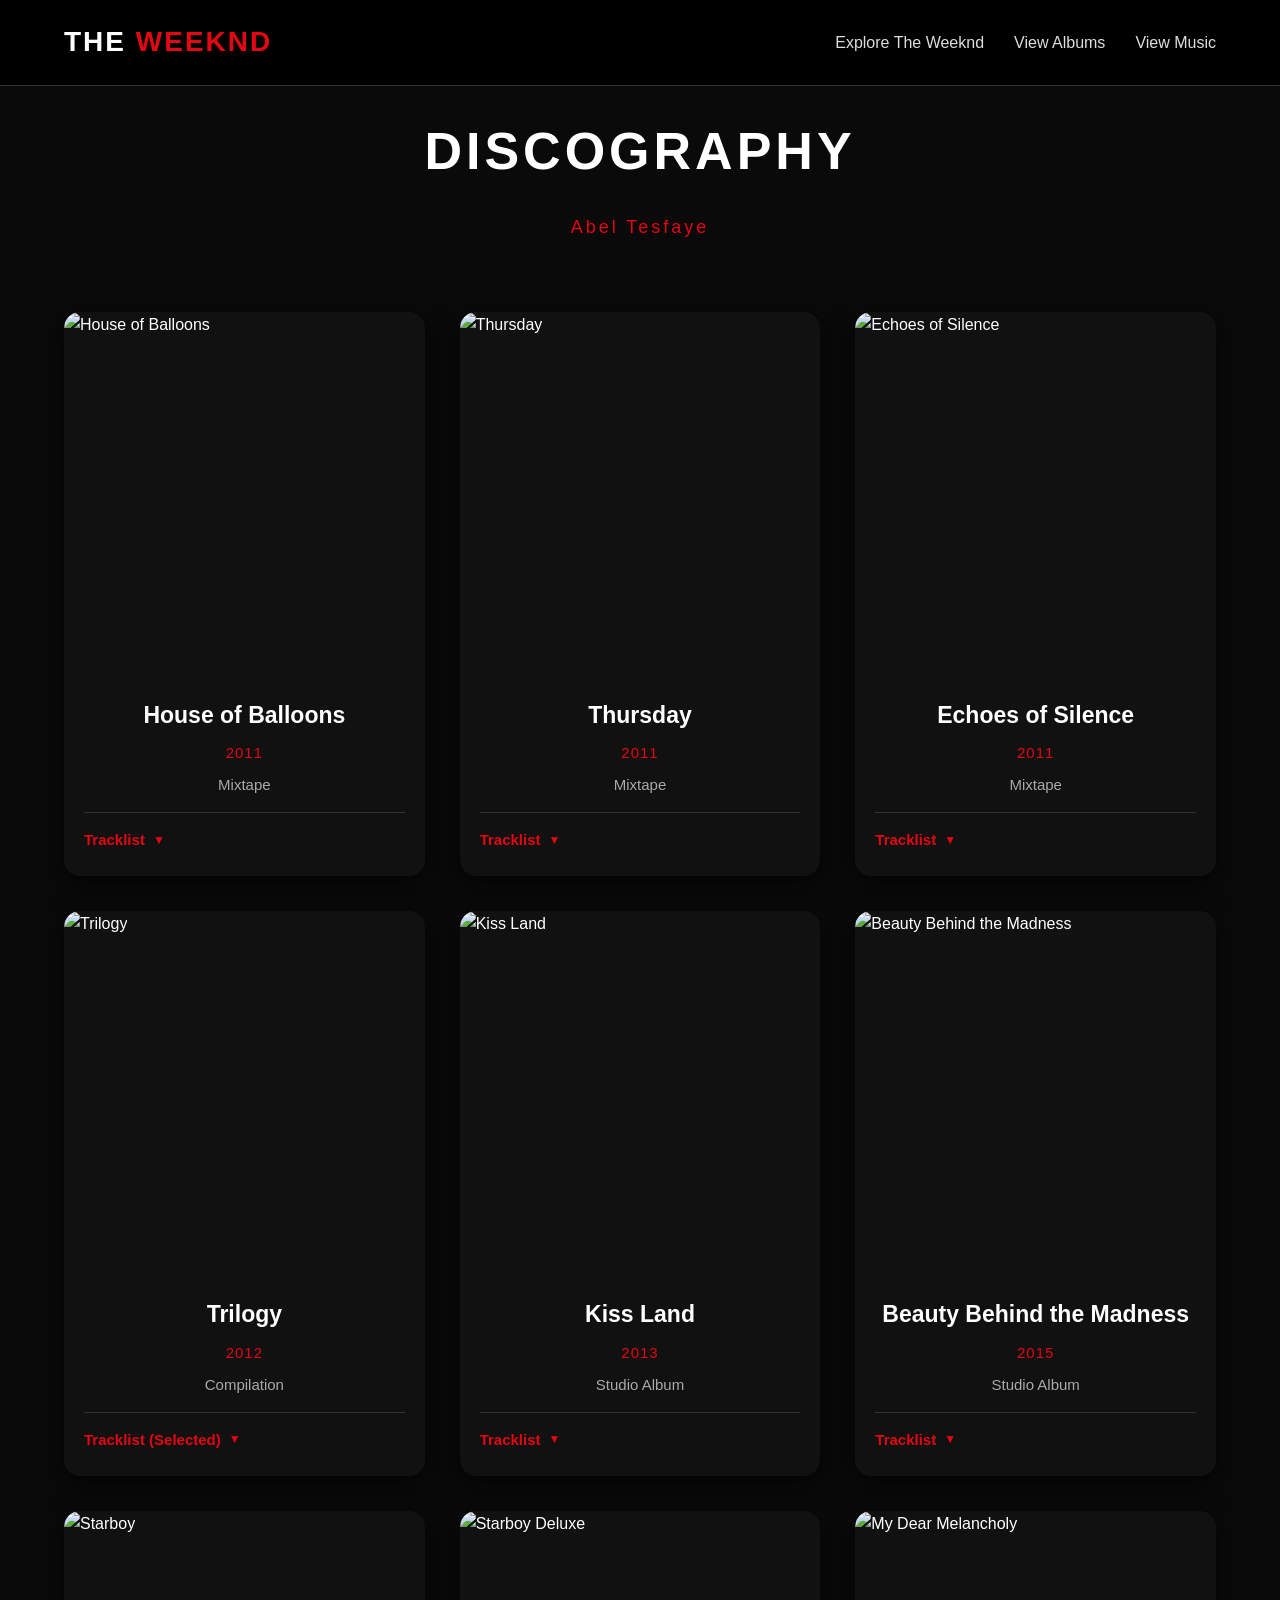
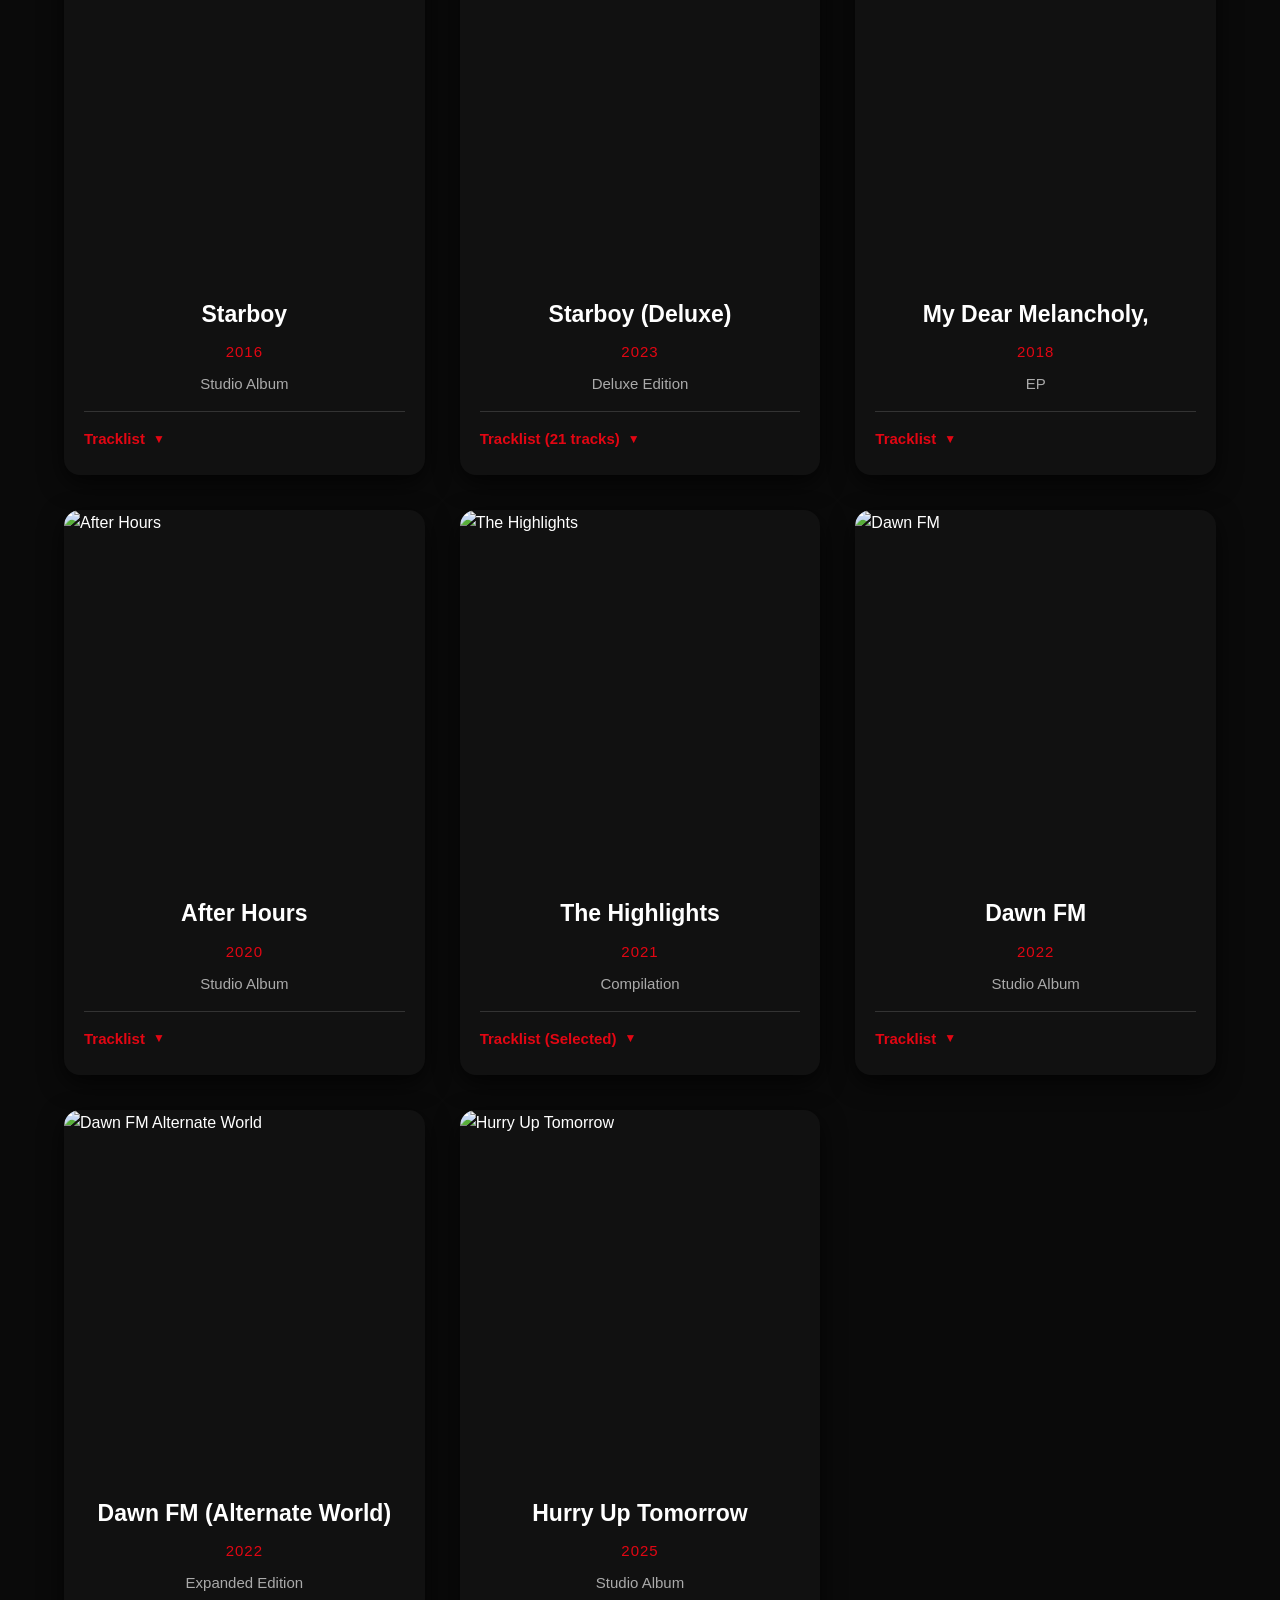
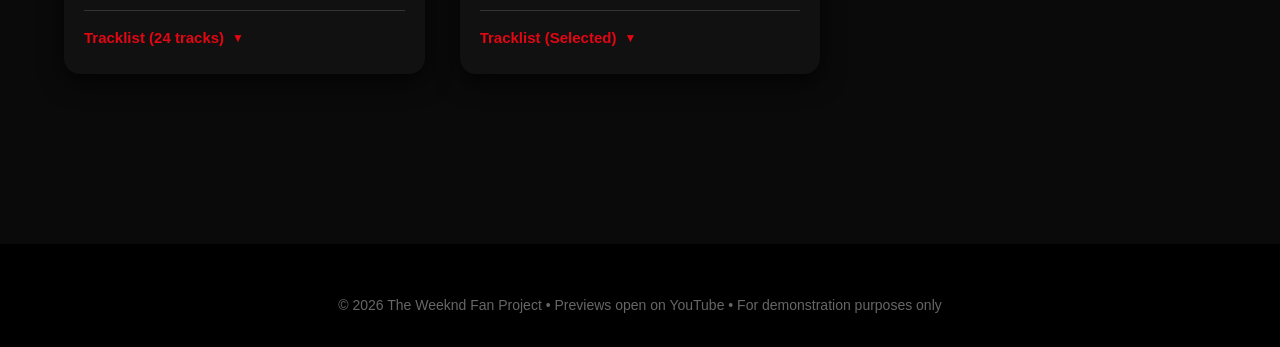
==== commit 37214481: "Update album.html" ====
--- a/album.html
+++ b/album.html
@@ -14,9 +14,9 @@
         <div class="logo">THE <span>WEEKND</span></div>
         <nav>
             <ul>
-                <li><a href="index.html">Home</a></li>
-                <li><a href="album.html">Albums</a></li>
-                <li><a href="#">Songs</a></li>
+                <li><a href="index.html">Explore The Weeknd</a></li>
+                <li><a href="album.html">View Albums</a></li>
+                <li><a href="#">View Music</a></li>
             </ul>
         </nav>
     </header>
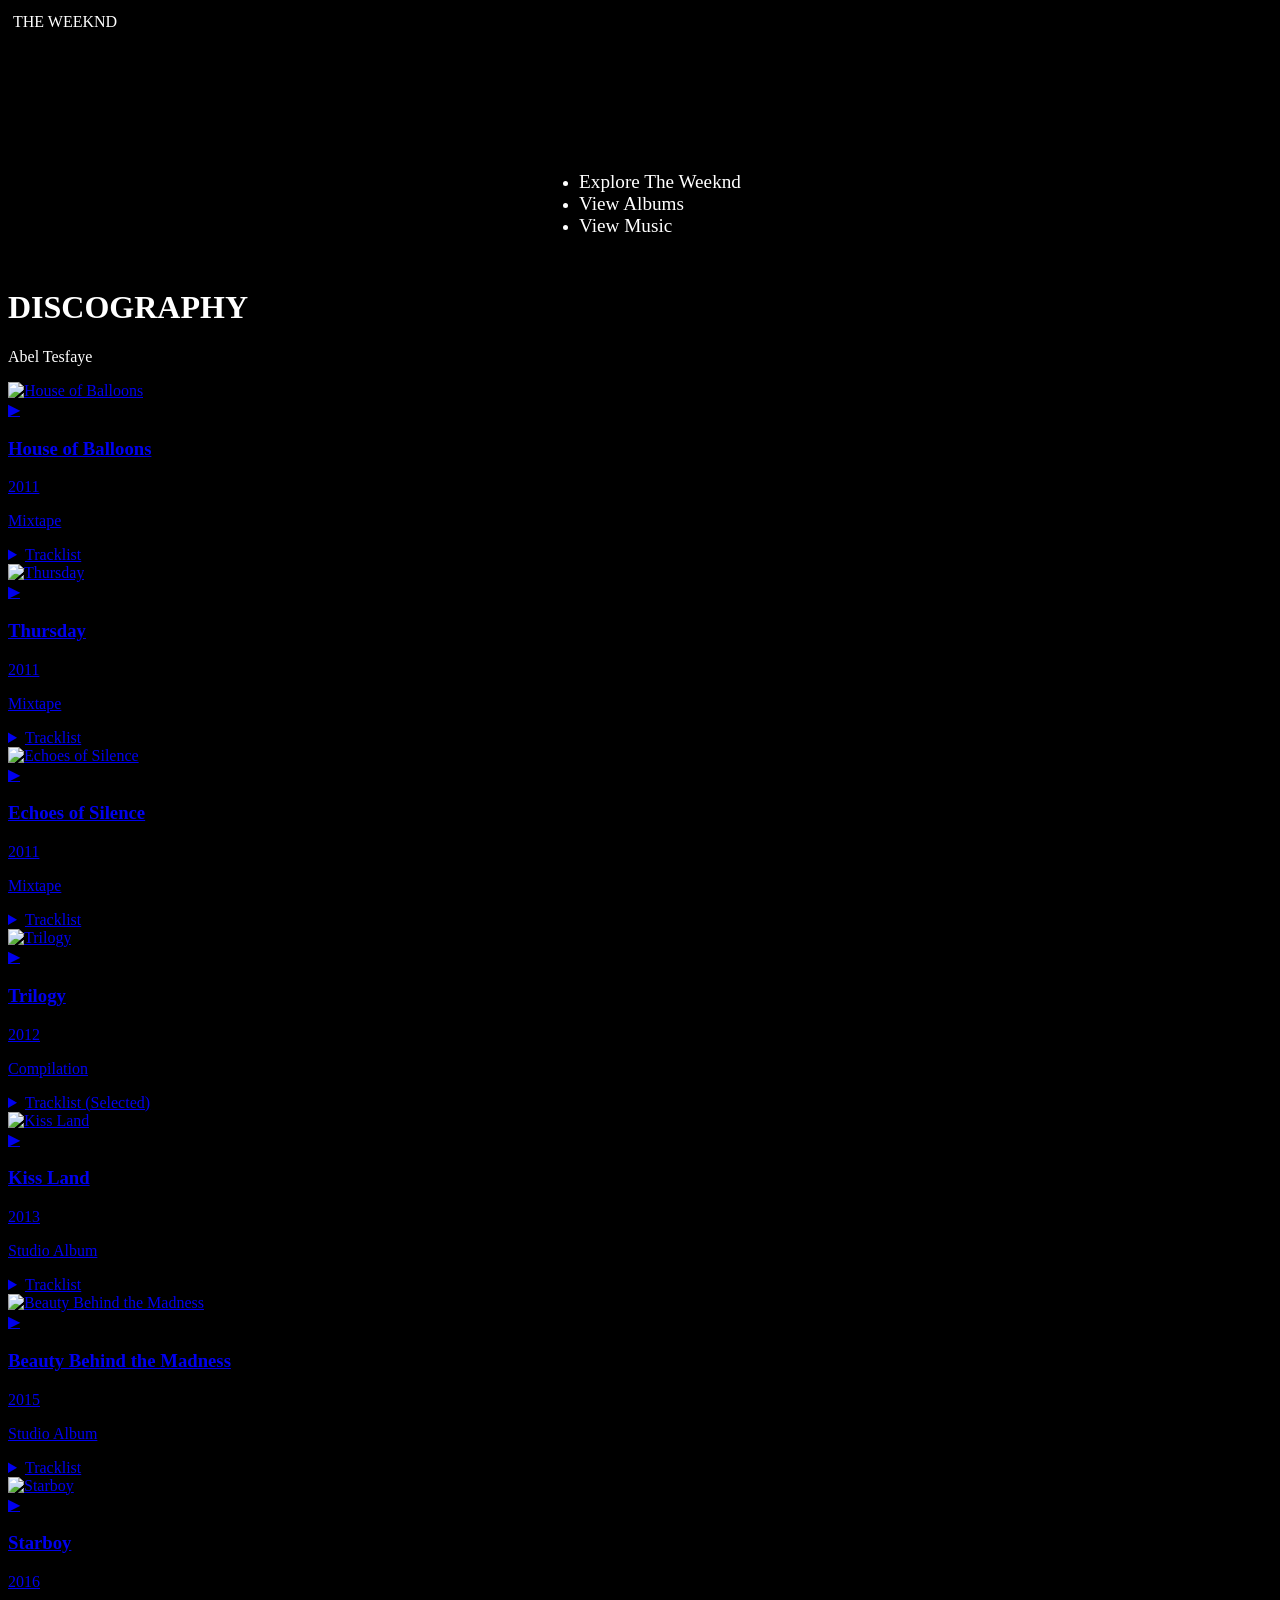
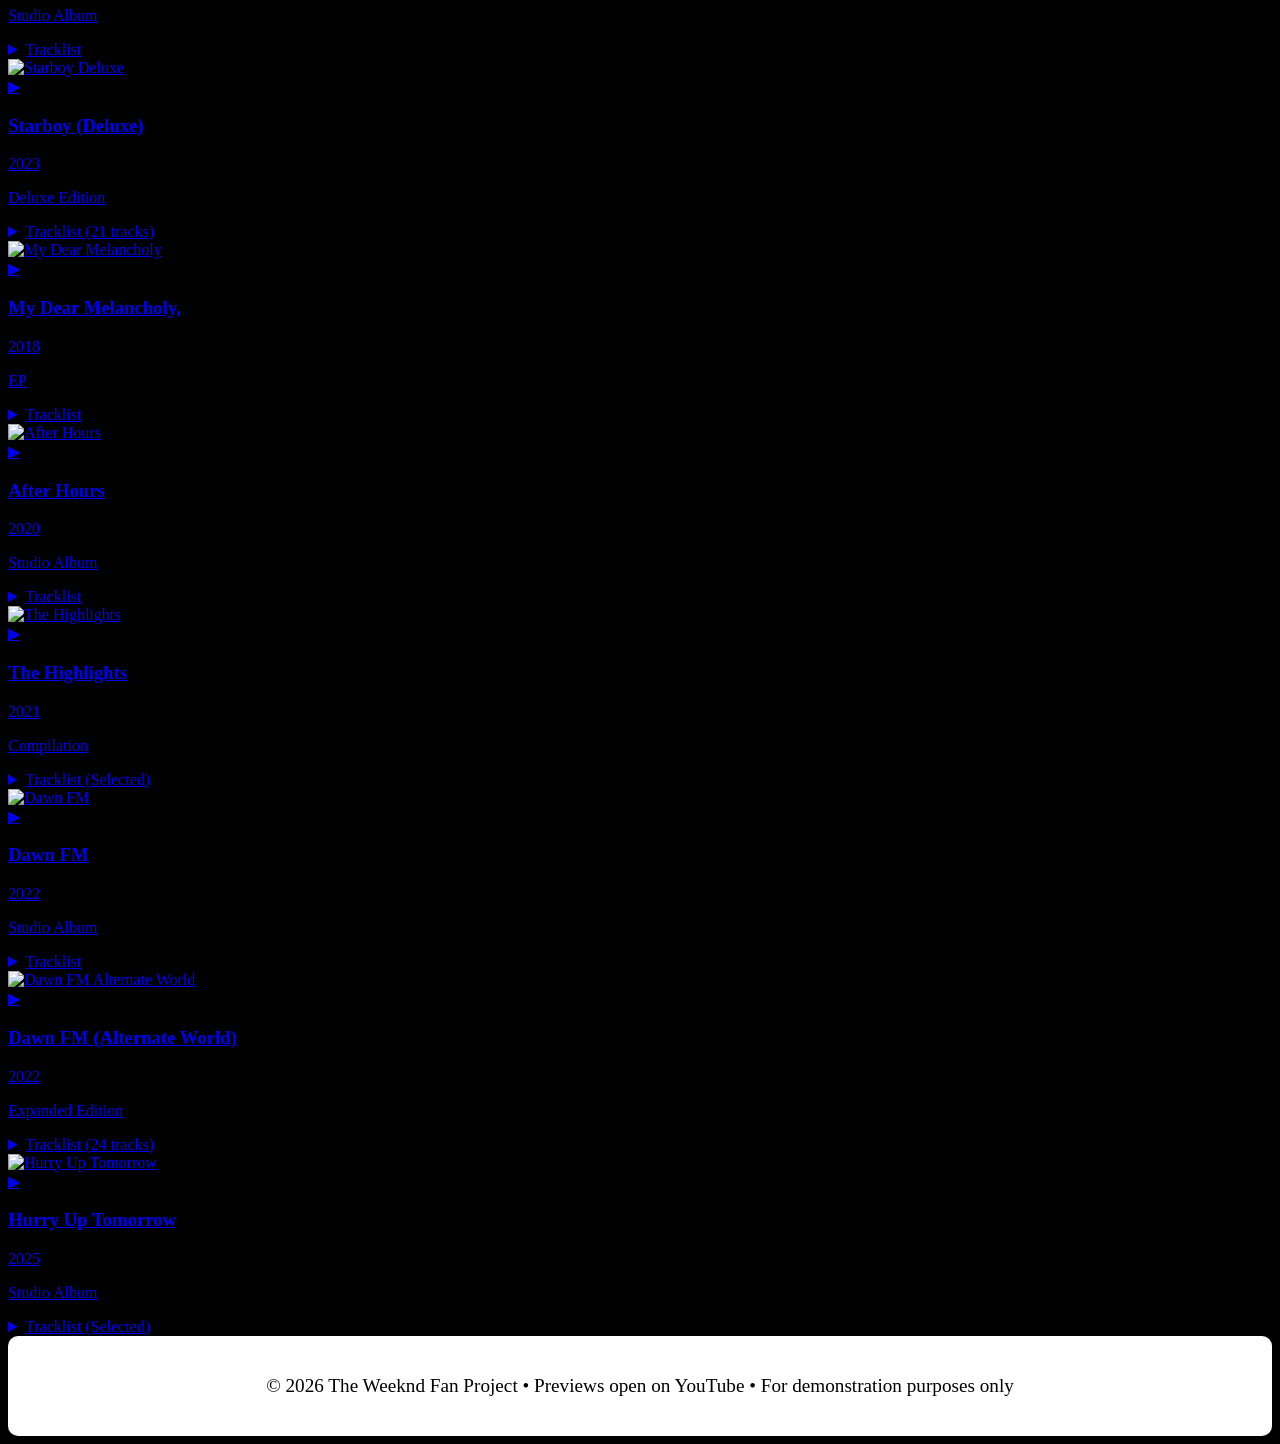
==== commit 50cd1b8f: "Update album.html" ====
--- a/album.html
+++ b/album.html
@@ -5,7 +5,7 @@
     <meta charset="UTF-8">
     <meta name="viewport" content="width=device-width, initial-scale=1.0">
     <title>Albums | The Weeknd</title>
-    <link rel="stylesheet" href="css/page3.css">
+    <link rel="stylesheet" href="css/page2.css">
 </head>
 
 <body>
--- a/css/page2.css
+++ b/css/page2.css
@@ -0,0 +1,413 @@
+
+body {
+    background-color: black;
+    color: #ffffff;
+}
+header {
+    background-image: url("https://tse4.mm.bing.net/th/id/OIP.fsEPzW6Dhjps0Xaw0YnrLQHaFj?cb=ucfimg2&ucfimg=1&rs=1&pid=ImgDetMain&o=7&rm=3");
+    background-size: cover;
+    background-position: center;
+    height: 250px;
+    display: flex;
+    flex-direction: column; 
+    justify-content: space-between; 
+    padding: 5px;
+}
+
+header h1 {
+    text-align: center;
+    font-size: 2rem;
+    margin: 10;
+}
+
+nav {
+    display: flex;
+    justify-content: center;
+    gap: 300px;
+    padding: 10px;
+}
+
+nav a {
+    color: white;
+    text-decoration: none;
+    font-size: 1.2rem;
+}
+
+.album-container {
+    display: grid;
+    grid-template-columns: repeat(3, 500px);
+    justify-content: space-between;
+    gap: 20px;
+    padding: 50px;
+    
+}
+
+.album:hover {
+    background-color: #1e1e1e;
+    border-radius: 10px;
+    overflow: hidden;
+    box-shadow: 0 4px 8px rgba(0, 0, 0, 0.2);
+    text-align: center;
+    padding: 10px;
+    cursor: pointer;
+    transform: scale(1.1);
+    transition: 0.3s;
+}
+
+.card-body {
+    border-radius: 10px;
+    background-color: rgb(59, 57, 57);
+}
+
+.card-title {
+    font-family: 'Times New Roman', Times, serif;
+    color: beige;
+    
+}
+
+.card-text {
+    font-family: 'Times New Roman', Times, serif
+}
+
+.date {
+  font-size: 15px;
+  font-weight: 400;
+  color: rgba(255, 255, 255, 0.6);  /* semi-transparent gray */
+  margin-top: 6px;
+  letter-spacing: 0.2px;
+}
+
+.album-1 {
+    background-color: #1e1e1e;
+    border-radius: 10px;
+    overflow: hidden;
+    box-shadow: 0 4px 8px rgba(0, 0, 0, 0.2);
+    text-align: center;
+    padding: 10px;
+}
+
+.album-1 img {
+    width: 100%;
+    height: 100%;
+    object-fit: cover;
+}
+
+.album-2 {
+    background-color: #1e1e1e;
+    border-radius: 10px;
+    overflow: hidden;
+    box-shadow: 0 4px 8px rgba(0, 0, 0, 0.2);
+    text-align: center;
+    padding: 10px;
+}
+
+.album-2 img{
+    width: 100%;
+    height: 100%;
+    object-fit: cover;
+}
+
+
+.album-3 {
+    background-color: #1e1e1e;
+    border-radius: 10px;
+    overflow: hidden;
+    box-shadow: 0 4px 8px rgba(0, 0, 0, 0.2);
+    text-align: center;
+    padding: 10px;
+}
+
+.album-3 img {
+    width: 100%;
+    height: 100%;
+    object-fit: cover;
+}
+
+.album-4 {
+    background-color: #1e1e1e;
+    border-radius: 10px;
+    overflow: hidden;
+    box-shadow: 0 4px 8px rgba(0, 0, 0, 0.2);
+    text-align: center;
+    padding: 10px;
+}
+
+.album-4 img {
+    width: 100%;
+    height: 100%;
+    object-fit: cover;
+}
+
+.album-5 {
+    background-color: #1e1e1e;
+    border-radius: 10px;
+    overflow: hidden;
+    box-shadow: 0 4px 8px rgba(0, 0, 0, 0.2);
+    text-align: center;
+    padding: 10px;
+}
+
+.album-5 img {
+    width: 100%;
+    height: 100%;
+    object-fit: cover;
+}
+
+.album-6 {
+    background-color: #1e1e1e;
+    border-radius: 10px;
+    overflow: hidden;
+    box-shadow: 0 4px 8px rgba(0, 0, 0, 0.2);
+    text-align: center;
+    padding: 10px;
+}
+
+.album-6 img {
+    width: 100%;
+    height: 100%;
+    object-fit: cover;
+}
+
+.album-7 {
+    background-color: #1e1e1e;
+    border-radius: 10px;
+    overflow: hidden;
+    box-shadow: 0 4px 8px rgba(0, 0, 0, 0.2);
+    text-align: center;
+    padding: 10px;
+}
+
+.album-7 img {
+    width: 100%;
+    height: 100%;
+    object-fit: cover;
+}
+
+.album-8 {
+    background-color: #1e1e1e;
+    border-radius: 10px;
+    overflow: hidden;
+    box-shadow: 0 4px 8px rgba(0, 0, 0, 0.2);
+    text-align: center;
+    padding: 10px;
+}
+
+.album-8 img {
+    width: 100%;
+    height: 100%;
+    object-fit: cover;
+}
+
+.album-9 {
+    background-color: #1e1e1e;
+    border-radius: 10px;
+    overflow: hidden;
+    box-shadow: 0 4px 8px rgba(0, 0, 0, 0.2);
+    text-align: center;
+    padding: 10px;
+}
+
+.album-9 img {
+    width: 100%;
+    height: 100%;
+    object-fit: cover;
+}
+
+.album-10 {
+    background-color: #1e1e1e;
+    border-radius: 10px;
+    overflow: hidden;
+    box-shadow: 0 4px 8px rgba(0, 0, 0, 0.2);
+    text-align: center;
+    padding: 10px;
+}
+
+.album-10 img {
+    width: 100%;
+    height: 100%;
+    object-fit: cover;
+}
+
+.album-11 {
+    background-color: #1e1e1e;
+    border-radius: 10px;
+    overflow: hidden;
+    box-shadow: 0 4px 8px rgba(0, 0, 0, 0.2);
+    text-align: center;
+    padding: 10px;
+}
+
+.album-11 img {
+    width: 100%;
+    height: 100%;
+    object-fit: cover;
+}
+
+.album-12 {
+    background-color: #1e1e1e;
+    border-radius: 10px;
+    overflow: hidden;
+    box-shadow: 0 4px 8px rgba(0, 0, 0, 0.2);
+    text-align: center;
+    padding: 10px;
+}
+
+.album-12 img {
+    width: 100%;
+    height: 100%;
+    object-fit: cover;
+}
+
+.album-13 {
+    background-color: #1e1e1e;
+    border-radius: 10px;
+    overflow: hidden;
+    box-shadow: 0 4px 8px rgba(0, 0, 0, 0.2);
+    text-align: center;
+    padding: 10px;
+}
+
+.album-13 img {
+    width: 100%;
+    height: 100%;
+    object-fit: cover;
+}
+
+.album-14 {
+    background-color: #1e1e1e;
+    border-radius: 10px;
+    overflow: hidden;
+    box-shadow: 0 4px 8px rgba(0, 0, 0, 0.2);
+    text-align: center;
+    padding: 10px;
+}
+
+.album-14 img {
+    width: 100%;
+    height: 100%;
+    object-fit: cover;
+}
+
+.album-15 {
+    background-color: #1e1e1e;
+    border-radius: 10px;
+    overflow: hidden;
+    box-shadow: 0 4px 8px rgba(0, 0, 0, 0.2);
+    text-align: center;
+    padding: 10px;
+}
+
+.album-15 img {
+    width: 100%;
+    height: 100%;
+    object-fit: cover;
+}
+
+footer {
+    text-align: center;
+    font-size: larger;
+    padding: 20px;
+    background-color: #ffffff;
+    color: #000000;
+    border-radius: 10px;
+}
+
+/* Laptop */
+@media (min-width: 1025px) and (max-width: 1440px) {
+    .album-container {
+        grid-template-columns: repeat(3, 1fr);
+        gap: 30px;
+        padding: 40px;
+    }
+}
+
+
+/* Tablets */
+@media (max-width: 1024px) {
+    nav {
+        gap: 90px;
+    }
+
+    nav a {
+        font-size: 1.4rem;
+    }
+
+    .album-container {
+        grid-template-columns: repeat(2, 1fr);
+        gap: 25px;
+        padding: 30px;
+    }
+}
+
+/* Large phones */
+@media (max-width: 768px) {
+
+    header {
+        height: 180px;
+        padding: 5px;
+    }
+
+    header h1 {
+        font-size: 1.6rem;
+    }
+
+    nav {
+        gap: 50px;
+    }
+
+    nav a {
+        font-size: 1.2rem;
+    }
+
+    .album-container {
+        grid-template-columns: repeat(2, 1fr);
+        gap: 20px;
+        padding: 20px;
+    }
+}
+
+/* Mobile Phones */
+@media (max-width: 480px) {
+
+    header {
+        height: 150px;
+        padding: 5px;
+    }
+
+    header h1 {
+        font-size: 1.2rem;
+    }
+
+    nav {
+        gap: 20px;
+    }
+
+    nav a {
+        font-size: 1rem;
+    }
+
+    .album-container {
+        grid-template-columns: 1fr;
+        gap: 15px;
+        padding: 15px;
+    }
+
+    .album-1,
+    .album-2,
+    .album-3,
+    .album-4,
+    .album-5,
+    .album-6,
+    .album-7,
+    .album-8,
+    .album-9,
+    .album-10,
+    .album-11,
+    .album-12,
+    .album-13,
+    .album-14,
+    .album-15 {
+        padding: 8px;
+        border-radius: 8px;
+    }
+}
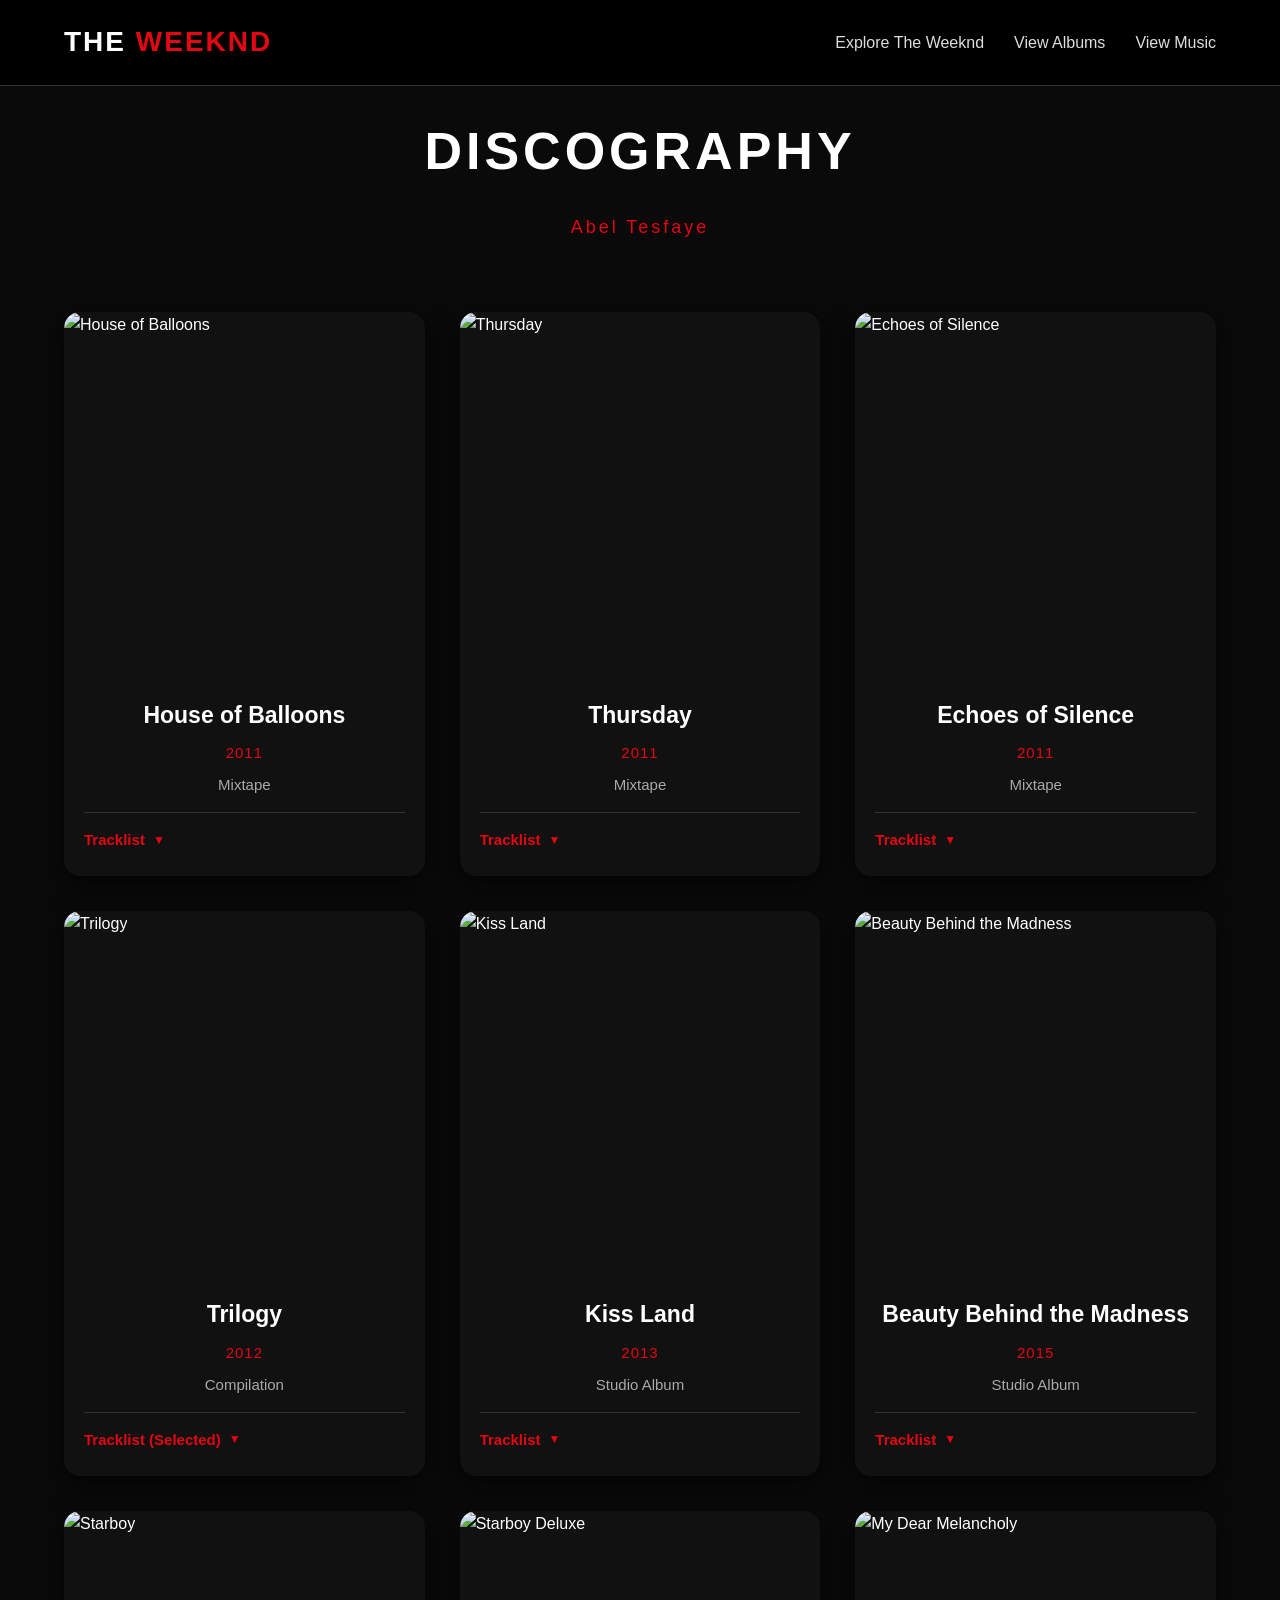
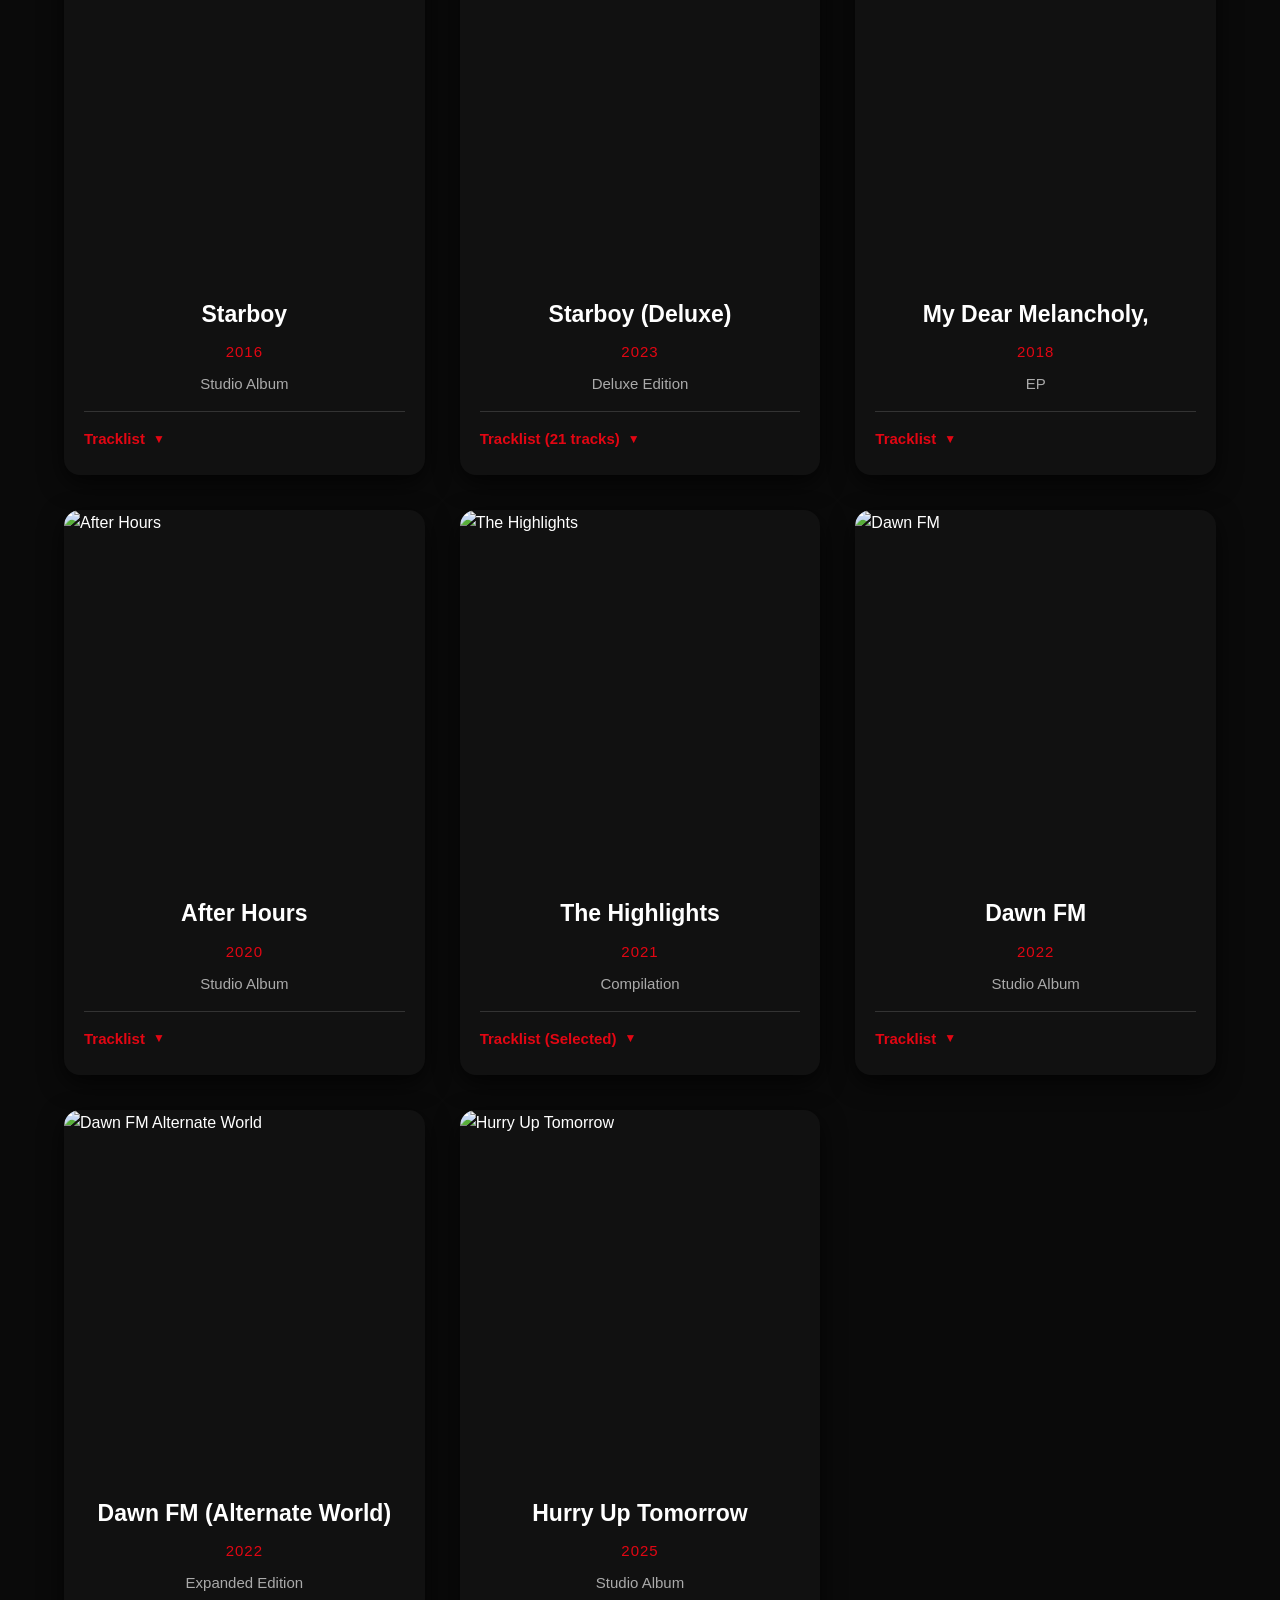
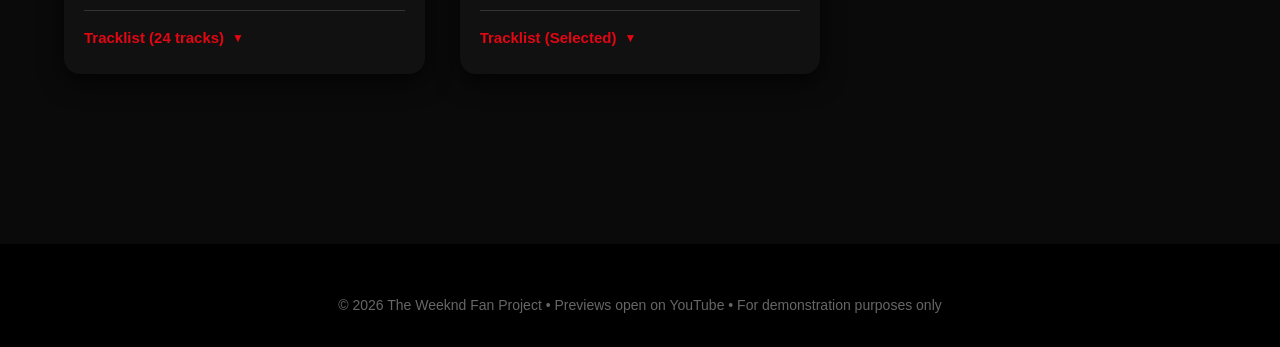
==== commit ce6e1d9a: "Update album.html" ====
--- a/album.html
+++ b/album.html
@@ -16,7 +16,7 @@
             <ul>
                 <li><a href="index.html">Explore The Weeknd</a></li>
                 <li><a href="album.html">View Albums</a></li>
-                <li><a href="#">View Music</a></li>
+                <li><a href="music.html">View Music</a></li>
             </ul>
         </nav>
     </header>
--- a/css/page2.css
+++ b/css/page2.css
@@ -1,413 +1,269 @@
+* {
+    margin: 0;
+    padding: 0;
+    box-sizing: border-box;
+}
 
 body {
-    background-color: black;
+    font-family: 'Arial', 'Helvetica Neue', sans-serif;
+    background-color: #0a0a0a;
     color: #ffffff;
-}
+    line-height: 1.6;
+}
+
 header {
-    background-image: url("https://tse4.mm.bing.net/th/id/OIP.fsEPzW6Dhjps0Xaw0YnrLQHaFj?cb=ucfimg2&ucfimg=1&rs=1&pid=ImgDetMain&o=7&rm=3");
-    background-size: cover;
-    background-position: center;
-    height: 250px;
-    display: flex;
-    flex-direction: column; 
-    justify-content: space-between; 
-    padding: 5px;
-}
-
-header h1 {
-    text-align: center;
-    font-size: 2rem;
-    margin: 10;
-}
-
-nav {
-    display: flex;
+    background: rgba(0, 0, 0, 0.95);
+    position: fixed;
+    top: 0;
+    width: 100%;
+    z-index: 1000;
+    padding: 20px 5%;
+    display: flex;
+    justify-content: space-between;
+    align-items: center;
+    border-bottom: 1px solid #333;
+}
+
+.logo {
+    font-size: 28px;
+    font-weight: bold;
+    letter-spacing: 2px;
+    color: #fff;
+}
+
+.logo span {
+    color: #e30613;
+}
+
+nav ul {
+    display: flex;
+    list-style: none;
+    gap: 30px;
+}
+
+nav a {
+    color: #ddd;
+    text-decoration: none;
+    font-size: 16px;
+    transition: color 0.3s;
+}
+
+nav a:hover {
+    color: #e30613;
+}
+
+main {
+    padding-top: 110px;
+    padding-bottom: 170px;
+    min-height: 100vh;
+}
+
+.container {
+    max-width: 1350px;
+    margin: 0 auto;
+    padding: 0 5%;
+}
+
+h1 {
+    text-align: center;
+    font-size: 52px;
+    letter-spacing: 4px;
+    margin-bottom: 20px;
+    text-transform: uppercase;
+}
+
+.subtitle {
+    text-align: center;
+    color: #e30613;
+    font-size: 18px;
+    letter-spacing: 3px;
+    margin-bottom: 70px;
+}
+
+.albums-grid {
+    display: grid;
+    grid-template-columns: repeat(auto-fit, minmax(320px, 1fr));
+    gap: 35px;
+}
+
+.album-card {
+    background: #111;
+    border-radius: 16px;
+    overflow: hidden;
+    transition: all 0.4s cubic-bezier(0.4, 0, 0.2, 1);
+    box-shadow: 0 8px 25px rgba(0, 0, 0, 0.7);
+    text-decoration: none;
+    color: inherit;
+    display: block;
+}
+
+.album-card:hover {
+    transform: translateY(-12px) scale(1.03);
+    box-shadow: 0 25px 40px rgba(227, 6, 19, 0.35);
+}
+
+.album-art {
+    position: relative;
+    width: 100%;
+    aspect-ratio: 1 / 1;
+    overflow: hidden;
+}
+
+.album-art img {
+    width: 100%;
+    height: 100%;
+    object-fit: cover;
+    transition: transform 0.6s cubic-bezier(0.4, 0, 0.2, 1);
+}
+
+.album-card:hover .album-art img {
+    transform: scale(1.12);
+}
+
+.album-overlay {
+    position: absolute;
+    inset: 0;
+    background: linear-gradient(transparent, rgba(227, 6, 19, 0.85));
+    display: flex;
+    align-items: center;
     justify-content: center;
-    gap: 300px;
-    padding: 10px;
-}
-
-nav a {
+    opacity: 0;
+    transition: opacity 0.4s ease;
+}
+
+.album-card:hover .album-overlay {
+    opacity: 1;
+}
+
+.play-icon {
+    width: 70px;
+    height: 70px;
+    background: rgba(255, 255, 255, 0.95);
+    border-radius: 50%;
+    display: flex;
+    align-items: center;
+    justify-content: center;
+    color: #e30613;
+    font-size: 34px;
+    box-shadow: 0 10px 25px rgba(0, 0, 0, 0.6);
+}
+
+.album-info {
+    padding: 24px 20px;
+    text-align: center;
+}
+
+.album-info h3 {
+    font-size: 23px;
+    margin-bottom: 8px;
+}
+
+.album-info .year {
+    color: #e30613;
+    font-size: 15px;
+    letter-spacing: 1px;
+}
+
+.album-info p {
+    color: #aaaaaa;
+    margin-top: 8px;
+    font-size: 15px;
+}
+
+/* Tracklist */
+details {
+    margin-top: 15px;
+    border-top: 1px solid #333;
+    padding-top: 15px;
+}
+
+summary {
+    cursor: pointer;
+    font-size: 15px;
+    color: #e30613;
+    font-weight: 600;
+    list-style: none;
+    display: flex;
+    align-items: center;
+    gap: 8px;
+}
+
+summary::-webkit-details-marker {
+    display: none;
+}
+
+summary::after {
+    content: "▼";
+    font-size: 12px;
+    transition: transform 0.3s;
+}
+
+details[open] summary::after {
+    transform: rotate(180deg);
+}
+
+.tracklist {
+    margin-top: 12px;
+    padding-left: 10px;
+    font-size: 14.5px;
+    color: #bbb;
+    line-height: 1.85;
+}
+
+.back-btn {
+    display: inline-flex;
+    align-items: center;
+    gap: 8px;
+    margin-bottom: 40px;
+    padding: 14px 34px;
+    background: #e30613;
     color: white;
     text-decoration: none;
-    font-size: 1.2rem;
-}
-
-.album-container {
-    display: grid;
-    grid-template-columns: repeat(3, 500px);
-    justify-content: space-between;
-    gap: 20px;
-    padding: 50px;
-    
-}
-
-.album:hover {
-    background-color: #1e1e1e;
-    border-radius: 10px;
-    overflow: hidden;
-    box-shadow: 0 4px 8px rgba(0, 0, 0, 0.2);
-    text-align: center;
-    padding: 10px;
-    cursor: pointer;
-    transform: scale(1.1);
-    transition: 0.3s;
-}
-
-.card-body {
-    border-radius: 10px;
-    background-color: rgb(59, 57, 57);
-}
-
-.card-title {
-    font-family: 'Times New Roman', Times, serif;
-    color: beige;
-    
-}
-
-.card-text {
-    font-family: 'Times New Roman', Times, serif
-}
-
-.date {
-  font-size: 15px;
-  font-weight: 400;
-  color: rgba(255, 255, 255, 0.6);  /* semi-transparent gray */
-  margin-top: 6px;
-  letter-spacing: 0.2px;
-}
-
-.album-1 {
-    background-color: #1e1e1e;
-    border-radius: 10px;
-    overflow: hidden;
-    box-shadow: 0 4px 8px rgba(0, 0, 0, 0.2);
-    text-align: center;
-    padding: 10px;
-}
-
-.album-1 img {
-    width: 100%;
-    height: 100%;
-    object-fit: cover;
-}
-
-.album-2 {
-    background-color: #1e1e1e;
-    border-radius: 10px;
-    overflow: hidden;
-    box-shadow: 0 4px 8px rgba(0, 0, 0, 0.2);
-    text-align: center;
-    padding: 10px;
-}
-
-.album-2 img{
-    width: 100%;
-    height: 100%;
-    object-fit: cover;
-}
-
-
-.album-3 {
-    background-color: #1e1e1e;
-    border-radius: 10px;
-    overflow: hidden;
-    box-shadow: 0 4px 8px rgba(0, 0, 0, 0.2);
-    text-align: center;
-    padding: 10px;
-}
-
-.album-3 img {
-    width: 100%;
-    height: 100%;
-    object-fit: cover;
-}
-
-.album-4 {
-    background-color: #1e1e1e;
-    border-radius: 10px;
-    overflow: hidden;
-    box-shadow: 0 4px 8px rgba(0, 0, 0, 0.2);
-    text-align: center;
-    padding: 10px;
-}
-
-.album-4 img {
-    width: 100%;
-    height: 100%;
-    object-fit: cover;
-}
-
-.album-5 {
-    background-color: #1e1e1e;
-    border-radius: 10px;
-    overflow: hidden;
-    box-shadow: 0 4px 8px rgba(0, 0, 0, 0.2);
-    text-align: center;
-    padding: 10px;
-}
-
-.album-5 img {
-    width: 100%;
-    height: 100%;
-    object-fit: cover;
-}
-
-.album-6 {
-    background-color: #1e1e1e;
-    border-radius: 10px;
-    overflow: hidden;
-    box-shadow: 0 4px 8px rgba(0, 0, 0, 0.2);
-    text-align: center;
-    padding: 10px;
-}
-
-.album-6 img {
-    width: 100%;
-    height: 100%;
-    object-fit: cover;
-}
-
-.album-7 {
-    background-color: #1e1e1e;
-    border-radius: 10px;
-    overflow: hidden;
-    box-shadow: 0 4px 8px rgba(0, 0, 0, 0.2);
-    text-align: center;
-    padding: 10px;
-}
-
-.album-7 img {
-    width: 100%;
-    height: 100%;
-    object-fit: cover;
-}
-
-.album-8 {
-    background-color: #1e1e1e;
-    border-radius: 10px;
-    overflow: hidden;
-    box-shadow: 0 4px 8px rgba(0, 0, 0, 0.2);
-    text-align: center;
-    padding: 10px;
-}
-
-.album-8 img {
-    width: 100%;
-    height: 100%;
-    object-fit: cover;
-}
-
-.album-9 {
-    background-color: #1e1e1e;
-    border-radius: 10px;
-    overflow: hidden;
-    box-shadow: 0 4px 8px rgba(0, 0, 0, 0.2);
-    text-align: center;
-    padding: 10px;
-}
-
-.album-9 img {
-    width: 100%;
-    height: 100%;
-    object-fit: cover;
-}
-
-.album-10 {
-    background-color: #1e1e1e;
-    border-radius: 10px;
-    overflow: hidden;
-    box-shadow: 0 4px 8px rgba(0, 0, 0, 0.2);
-    text-align: center;
-    padding: 10px;
-}
-
-.album-10 img {
-    width: 100%;
-    height: 100%;
-    object-fit: cover;
-}
-
-.album-11 {
-    background-color: #1e1e1e;
-    border-radius: 10px;
-    overflow: hidden;
-    box-shadow: 0 4px 8px rgba(0, 0, 0, 0.2);
-    text-align: center;
-    padding: 10px;
-}
-
-.album-11 img {
-    width: 100%;
-    height: 100%;
-    object-fit: cover;
-}
-
-.album-12 {
-    background-color: #1e1e1e;
-    border-radius: 10px;
-    overflow: hidden;
-    box-shadow: 0 4px 8px rgba(0, 0, 0, 0.2);
-    text-align: center;
-    padding: 10px;
-}
-
-.album-12 img {
-    width: 100%;
-    height: 100%;
-    object-fit: cover;
-}
-
-.album-13 {
-    background-color: #1e1e1e;
-    border-radius: 10px;
-    overflow: hidden;
-    box-shadow: 0 4px 8px rgba(0, 0, 0, 0.2);
-    text-align: center;
-    padding: 10px;
-}
-
-.album-13 img {
-    width: 100%;
-    height: 100%;
-    object-fit: cover;
-}
-
-.album-14 {
-    background-color: #1e1e1e;
-    border-radius: 10px;
-    overflow: hidden;
-    box-shadow: 0 4px 8px rgba(0, 0, 0, 0.2);
-    text-align: center;
-    padding: 10px;
-}
-
-.album-14 img {
-    width: 100%;
-    height: 100%;
-    object-fit: cover;
-}
-
-.album-15 {
-    background-color: #1e1e1e;
-    border-radius: 10px;
-    overflow: hidden;
-    box-shadow: 0 4px 8px rgba(0, 0, 0, 0.2);
-    text-align: center;
-    padding: 10px;
-}
-
-.album-15 img {
-    width: 100%;
-    height: 100%;
-    object-fit: cover;
+    border-radius: 50px;
+    font-weight: 600;
+    transition: all 0.3s ease;
+}
+
+.back-btn:hover {
+    background: #c00410;
+    transform: translateX(-10px);
+}
+
+.bottom-bar {
+    position: fixed;
+    bottom: 0;
+    left: 0;
+    width: 100%;
+    background: rgba(17, 17, 17, 0.97);
+    border-top: 3px solid #e30613;
+    padding: 18px 5%;
+    text-align: center;
+    font-size: 15px;
+    color: #ddd;
+    z-index: 999;
+    box-shadow: 0 -4px 15px rgba(0, 0, 0, 0.6);
+}
+
+.bottom-bar span {
+    color: #e30613;
+    font-weight: 600;
 }
 
 footer {
-    text-align: center;
-    font-size: larger;
-    padding: 20px;
-    background-color: #ffffff;
-    color: #000000;
-    border-radius: 10px;
-}
-
-/* Laptop */
-@media (min-width: 1025px) and (max-width: 1440px) {
-    .album-container {
-        grid-template-columns: repeat(3, 1fr);
-        gap: 30px;
-        padding: 40px;
+    background: #000;
+    text-align: center;
+    padding: 50px 20px 30px;
+    color: #666;
+    font-size: 14px;
+}
+
+@media (max-width: 768px) {
+    .albums-grid {
+        grid-template-columns: repeat(auto-fit, minmax(260px, 1fr));
+        gap: 25px;
     }
-}
-
-
-/* Tablets */
-@media (max-width: 1024px) {
-    nav {
-        gap: 90px;
+
+    h1 {
+        font-size: 38px;
     }
-
-    nav a {
-        font-size: 1.4rem;
-    }
-
-    .album-container {
-        grid-template-columns: repeat(2, 1fr);
-        gap: 25px;
-        padding: 30px;
-    }
-}
-
-/* Large phones */
-@media (max-width: 768px) {
-
-    header {
-        height: 180px;
-        padding: 5px;
-    }
-
-    header h1 {
-        font-size: 1.6rem;
-    }
-
-    nav {
-        gap: 50px;
-    }
-
-    nav a {
-        font-size: 1.2rem;
-    }
-
-    .album-container {
-        grid-template-columns: repeat(2, 1fr);
-        gap: 20px;
-        padding: 20px;
-    }
-}
-
-/* Mobile Phones */
-@media (max-width: 480px) {
-
-    header {
-        height: 150px;
-        padding: 5px;
-    }
-
-    header h1 {
-        font-size: 1.2rem;
-    }
-
-    nav {
-        gap: 20px;
-    }
-
-    nav a {
-        font-size: 1rem;
-    }
-
-    .album-container {
-        grid-template-columns: 1fr;
-        gap: 15px;
-        padding: 15px;
-    }
-
-    .album-1,
-    .album-2,
-    .album-3,
-    .album-4,
-    .album-5,
-    .album-6,
-    .album-7,
-    .album-8,
-    .album-9,
-    .album-10,
-    .album-11,
-    .album-12,
-    .album-13,
-    .album-14,
-    .album-15 {
-        padding: 8px;
-        border-radius: 8px;
-    }
-}
+}
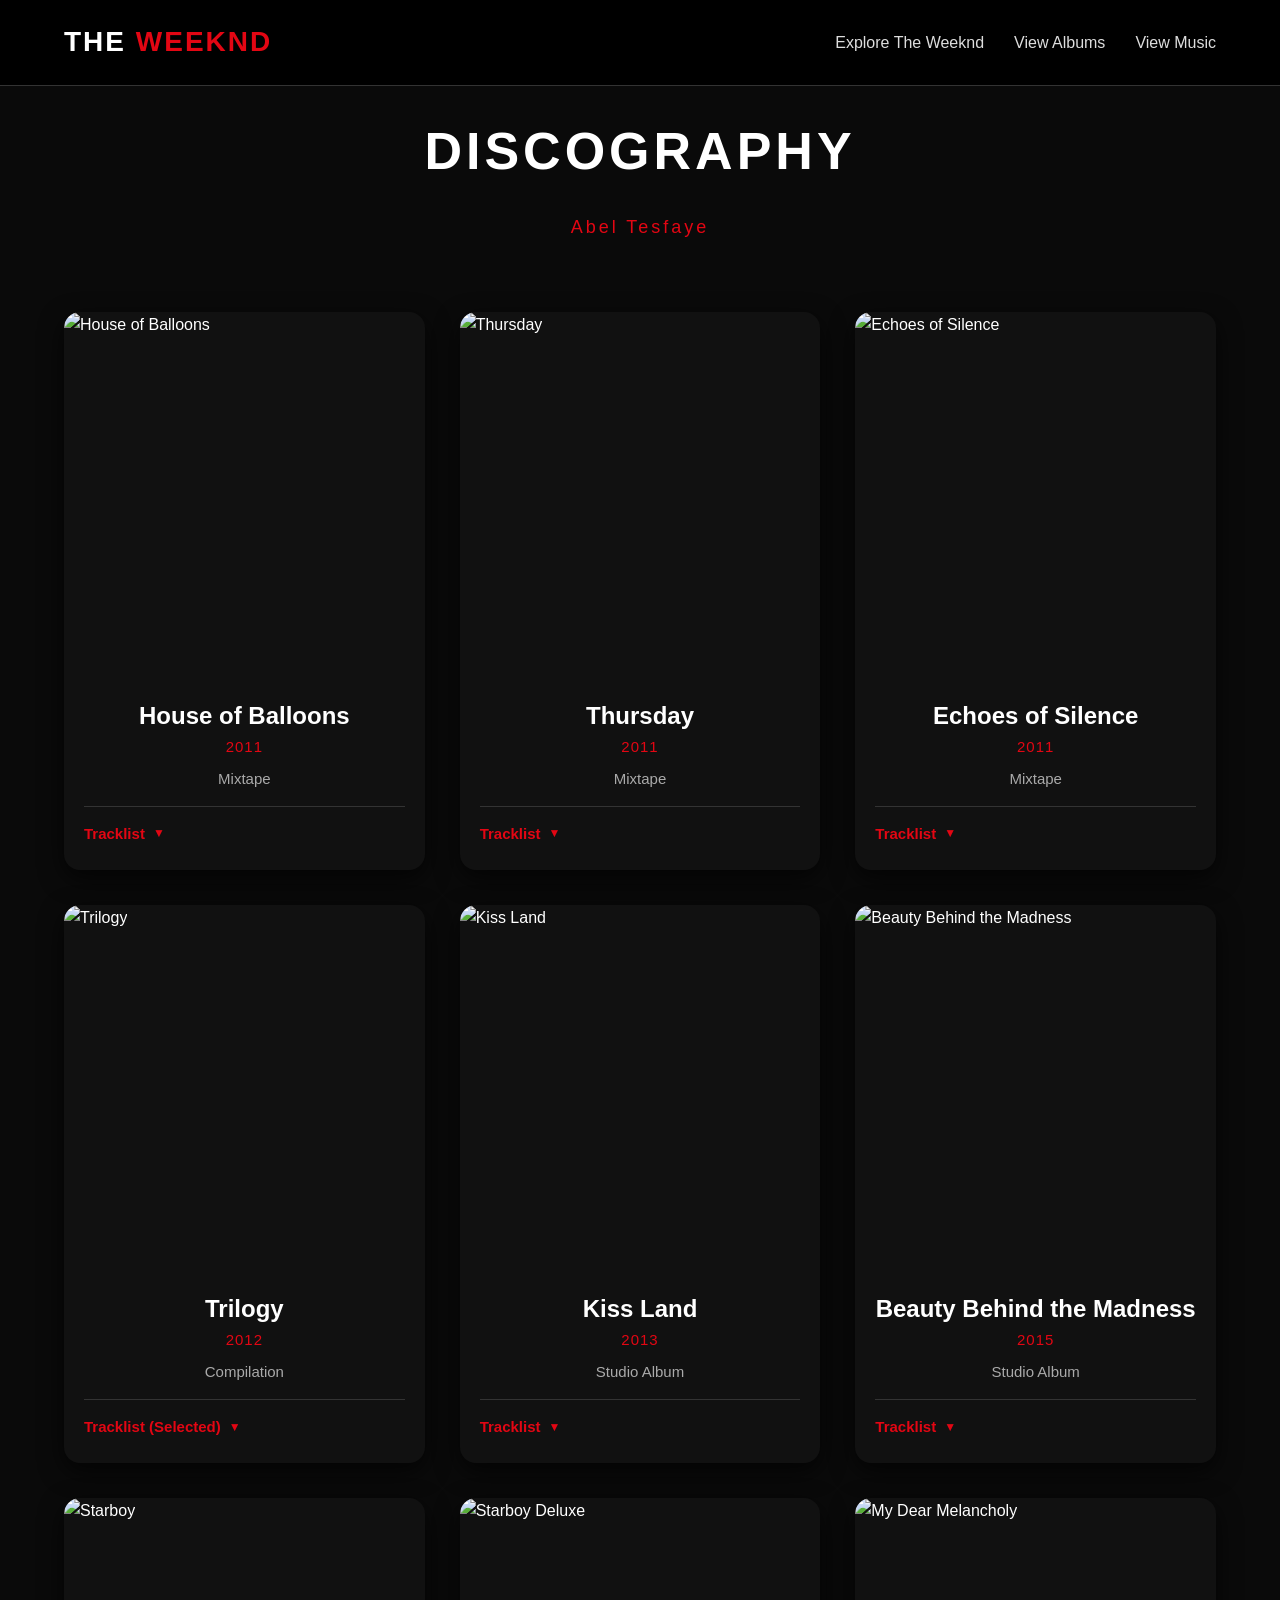
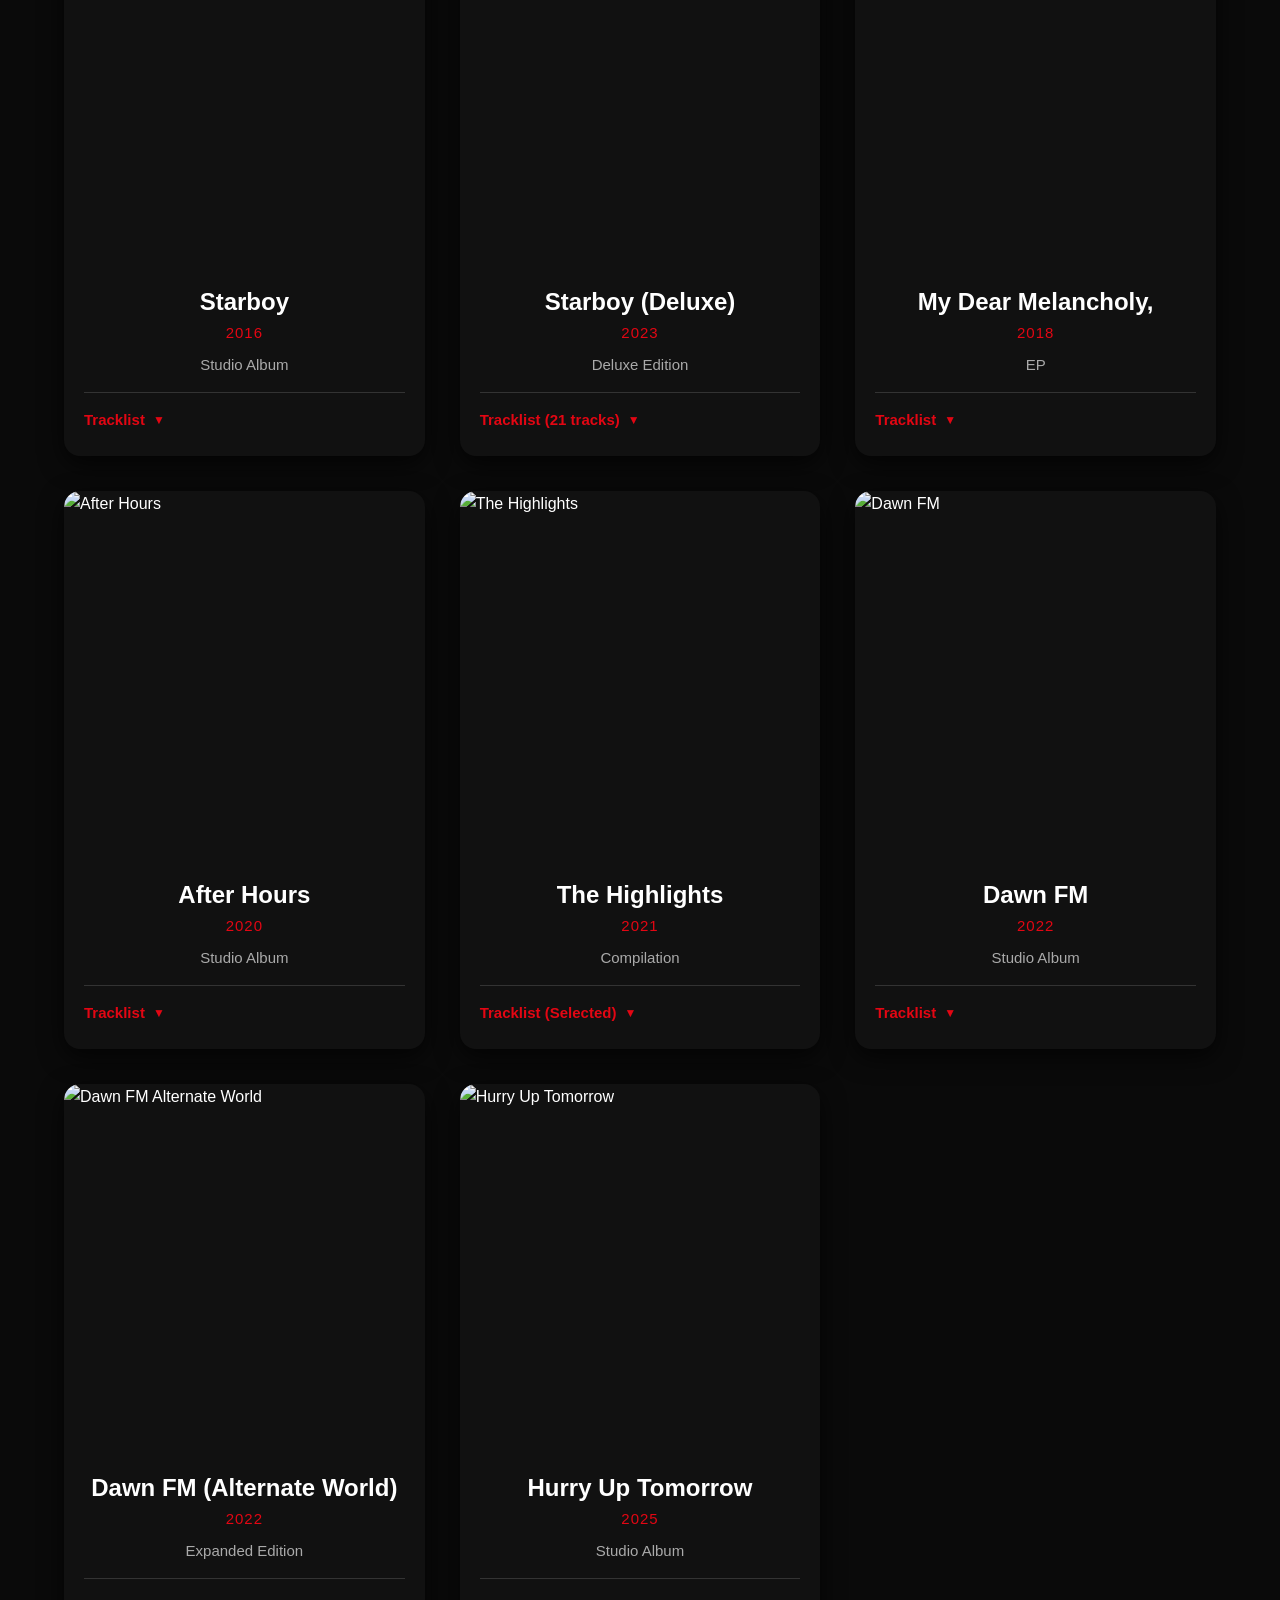
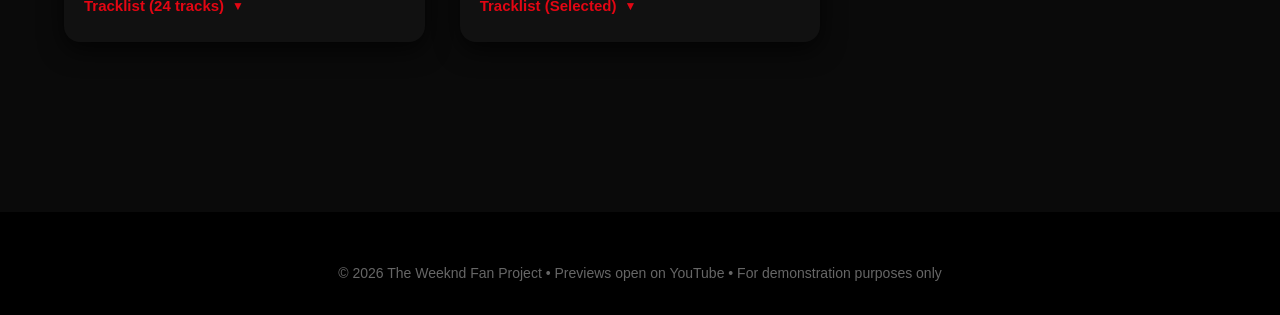
==== commit a1f3c543: "Update album.html" ====
--- a/album.html
+++ b/album.html
@@ -38,7 +38,7 @@
                         </div>
                     </div>
                     <div class="album-info">
-                        <h3>House of Balloons</h3>
+                        <h2>House of Balloons</h2>
                         <div class="year">2011</div>
                         <p>Mixtape</p>
                         <details>
@@ -67,7 +67,7 @@
                         </div>
                     </div>
                     <div class="album-info">
-                        <h3>Thursday</h3>
+                        <h2>Thursday</h2>
                         <div class="year">2011</div>
                         <p>Mixtape</p>
                         <details>
@@ -97,7 +97,7 @@
                         </div>
                     </div>
                     <div class="album-info">
-                        <h3>Echoes of Silence</h3>
+                        <h2>Echoes of Silence</h2>
                         <div class="year">2011</div>
                         <p>Mixtape</p>
                         <details>
@@ -127,7 +127,7 @@
                         </div>
                     </div>
                     <div class="album-info">
-                        <h3>Trilogy</h3>
+                        <h2>Trilogy</h2>
                         <div class="year">2012</div>
                         <p>Compilation</p>
                         <details>
@@ -157,7 +157,7 @@
                         </div>
                     </div>
                     <div class="album-info">
-                        <h3>Kiss Land</h3>
+                        <h2>Kiss Land</h2>
                         <div class="year">2013</div>
                         <p>Studio Album</p>
                         <details>
@@ -188,7 +188,7 @@
                         </div>
                     </div>
                     <div class="album-info">
-                        <h3>Beauty Behind the Madness</h3>
+                        <h2>Beauty Behind the Madness</h2>
                         <div class="year">2015</div>
                         <p>Studio Album</p>
                         <details>
@@ -222,7 +222,7 @@
                         </div>
                     </div>
                     <div class="album-info">
-                        <h3>Starboy</h3>
+                        <h2>Starboy</h2>
                         <div class="year">2016</div>
                         <p>Studio Album</p>
                         <details>
@@ -260,7 +260,7 @@
                         </div>
                     </div>
                     <div class="album-info">
-                        <h3>Starboy (Deluxe)</h3>
+                        <h2>Starboy (Deluxe)</h2>
                         <div class="year">2023</div>
                         <p>Deluxe Edition</p>
                         <details>
@@ -302,7 +302,7 @@
                         </div>
                     </div>
                     <div class="album-info">
-                        <h3>My Dear Melancholy,</h3>
+                        <h2>My Dear Melancholy,</h2>
                         <div class="year">2018</div>
                         <p>EP</p>
                         <details>
@@ -328,7 +328,7 @@
                         </div>
                     </div>
                     <div class="album-info">
-                        <h3>After Hours</h3>
+                        <h2>After Hours</h2>
                         <div class="year">2020</div>
                         <p>Studio Album</p>
                         <details>
@@ -362,7 +362,7 @@
                         </div>
                     </div>
                     <div class="album-info">
-                        <h3>The Highlights</h3>
+                        <h2>The Highlights</h2>
                         <div class="year">2021</div>
                         <p>Compilation</p>
                         <details>
@@ -394,7 +394,7 @@
                         </div>
                     </div>
                     <div class="album-info">
-                        <h3>Dawn FM</h3>
+                        <h2>Dawn FM</h2>
                         <div class="year">2022</div>
                         <p>Studio Album</p>
                         <details>
@@ -432,7 +432,7 @@
                         </div>
                     </div>
                     <div class="album-info">
-                        <h3>Dawn FM (Alternate World)</h3>
+                        <h2>Dawn FM (Alternate World)</h2>
                         <div class="year">2022</div>
                         <p>Expanded Edition</p>
                         <details>
@@ -471,7 +471,7 @@
                         </div>
                     </div>
                     <div class="album-info">
-                        <h3>Hurry Up Tomorrow</h3>
+                        <h2>Hurry Up Tomorrow</h2>
                         <div class="year">2025</div>
                         <p>Studio Album</p>
                         <details>
